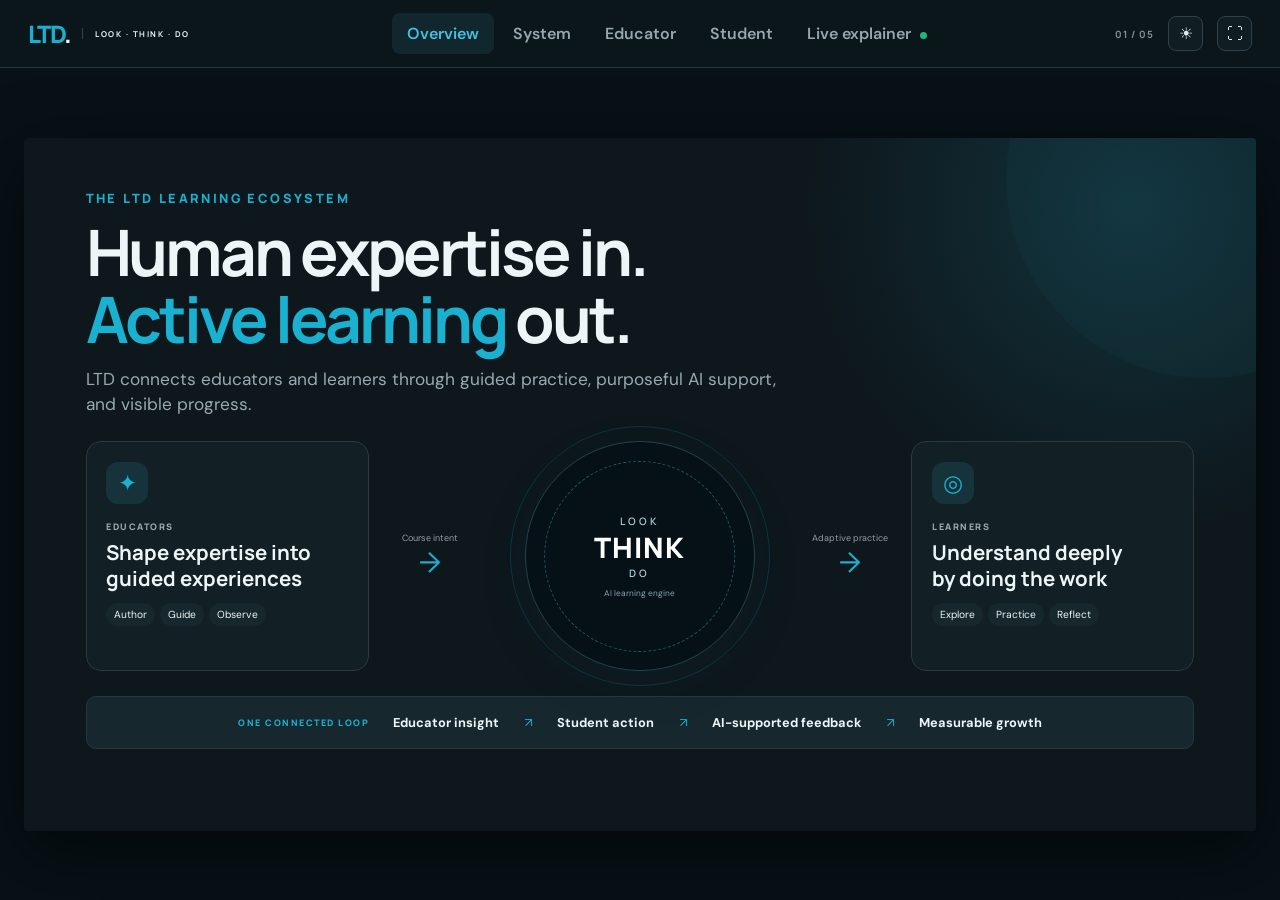
==== index.html @ f2fe5978 "feat: add dark mode as default theme" ====
<!doctype html>
<html lang="en" data-theme="dark">
<head>
  <meta charset="UTF-8" />
  <meta name="viewport" content="width=device-width, initial-scale=1.0" />
  <title>LTD — Look. Think. Do.</title>
  <link rel="preconnect" href="https://fonts.googleapis.com">
  <link rel="preconnect" href="https://fonts.gstatic.com" crossorigin>
  <link href="https://fonts.googleapis.com/css2?family=DM+Sans:wght@400;500;600;700&family=Manrope:wght@500;600;700;800&display=swap" rel="stylesheet">
  <link rel="stylesheet" href="styles.css" />
  <link rel="stylesheet" href="refine.css" />
  <link rel="stylesheet" href="theme.css" />
</head>
<body>
  <header class="topbar">
    <a class="brand" href="#" aria-label="LTD home"><span class="brand-mark">LTD<span>.</span></span><span class="brand-tag">LOOK · THINK · DO</span></a>
    <nav class="view-tabs" aria-label="Presentation views">
      <button data-view="overview" class="active">Overview</button>
      <button data-view="architecture">System</button>
      <button data-view="educator">Educator</button>
      <button data-view="student">Student</button>
      <button data-view="explainer">Live explainer <span class="live-dot"></span></button>
    </nav>
    <div class="header-actions"><span class="slide-count">01 / 05</span><button id="themeToggle" class="icon-btn theme-toggle" title="Switch to light mode" aria-label="Switch to light mode">☀</button><button id="fullscreen" class="icon-btn" title="Full screen">⛶</button></div>
  </header>

  <main>
    <section class="view active" id="overview">
      <article class="slide overview-slide">
        <div class="slide-kicker">THE LTD LEARNING ECOSYSTEM</div>
        <h1>Human expertise in.<br><em>Active learning</em> out.</h1>
        <p class="lead">LTD connects educators and learners through guided practice, purposeful AI support, and visible progress.</p>
        <div class="ecosystem">
          <div class="persona teacher-persona">
            <div class="persona-icon">✦</div><span class="eyebrow">EDUCATORS</span><h3>Shape expertise into<br>guided experiences</h3>
            <div class="chips"><span>Author</span><span>Guide</span><span>Observe</span></div>
          </div>
          <div class="flow-arrow"><span>Course intent</span><b>→</b></div>
          <div class="engine-core"><div class="orbit orbit-a"></div><div class="orbit orbit-b"></div><span>LOOK</span><strong>THINK</strong><span>DO</span><small>AI learning engine</small></div>
          <div class="flow-arrow"><span>Adaptive practice</span><b>→</b></div>
          <div class="persona student-persona">
            <div class="persona-icon">◎</div><span class="eyebrow">LEARNERS</span><h3>Understand deeply<br>by doing the work</h3>
            <div class="chips"><span>Explore</span><span>Practice</span><span>Reflect</span></div>
          </div>
        </div>
        <div class="outcome-strip"><span>ONE CONNECTED LOOP</span><b>Educator insight</b><i>↗</i><b>Student action</b><i>↗</i><b>AI-supported feedback</b><i>↗</i><b>Measurable growth</b></div>
      </article>
    </section>

    <section class="view" id="architecture">
      <article class="slide architecture-slide">
        <div class="slide-head"><div><div class="slide-kicker">LTD SYSTEM OVERVIEW</div><h2>The engine behind every learning moment.</h2></div><p>One platform coordinates curriculum, AI, practice, feedback, and classroom insight.</p></div>
        <div class="investor-system">
          <div class="system-personas"><div><span>EDUCATOR</span><b>Creates the learning journey</b><small>Goals · content · activities · guidance</small></div><i>↔</i><div><span>LEARNER</span><b>Builds understanding by doing</b><small>Read · discuss · code · reflect</small></div></div>
          <div class="ltd-spine"><span>THE LTD LEARNING ENGINE</span><b>One continuous loop from educator intent to learner evidence.</b><div class="signal-flow"><i></i><em>plan</em><i></i><em>learn</em><i></i><em>respond</em><i></i><em>improve</em><i></i></div></div>
          <div class="tech-stack" aria-label="Current LTD technology stack">
            <button class="tech-card" data-tech="react"><span class="tech-icon">R</span><b>React + TypeScript</b><small>The experience layer</small></button><button class="tech-card" data-tech="fastapi"><span class="tech-icon">F</span><b>FastAPI + Python</b><small>The platform brain</small></button><button class="tech-card" data-tech="postgres"><span class="tech-icon">P</span><b>PostgreSQL</b><small>Learning memory</small></button><button class="tech-card featured" data-tech="ai"><span class="tech-icon">✦</span><b>AI providers</b><small>Adaptive intelligence</small></button><button class="tech-card featured" data-tech="cloudinary"><span class="tech-icon">C</span><b>Cloudinary</b><small>Learning media</small></button><button class="tech-card" data-tech="compute"><span class="tech-icon">›_</span><b>Pyodide + Jupyter</b><small>Live computation</small></button><button class="tech-card" data-tech="collab"><span class="tech-icon">∞</span><b>Yjs + WebSockets</b><small>Live collaboration</small></button>
          </div>
          <div id="techTooltip" class="tech-tooltip" role="tooltip"><div class="tooltip-top"><span></span><small>HOW LTD USES IT</small></div><h3></h3><p></p><div class="tooltip-example"></div></div>
        </div>
        <div class="arch-note"><b>Hover over a technology to open the engine.</b><span>Each component has a clear job in delivering active, observable learning at scale.</span></div>
      </article>
    </section>

    <section class="view" id="educator">
      <article class="slide journey-slide educator-slide">
        <div class="slide-head"><div><div class="slide-kicker">LTD IN PRACTICE · EDUCATOR</div><h2>From expertise to an active-learning journey.</h2></div><p>Author once, guide every learner, and see where support matters.</p></div>
        <div class="journey-line">
          <div class="journey-step active"><span>01</span><div class="step-icon">＋</div><h3>Create a course</h3><p>Set the topic, audience, and learning intent.</p><small>COURSE MANAGER</small></div>
          <div class="journey-arrow">→</div>
          <div class="journey-step"><span>02</span><div class="step-icon">▤</div><h3>Design modules</h3><p>Combine readings, media, HTML, code, and notebooks.</p><small>FLEXIBLE ITEMS</small></div>
          <div class="journey-arrow">→</div>
          <div class="journey-step"><span>03</span><div class="step-icon">✦</div><h3>Guide with AI</h3><p>Define goals and let LTD help shape purposeful practice.</p><small>AI ORCHESTRATOR</small></div>
          <div class="journey-arrow">→</div>
          <div class="journey-step"><span>04</span><div class="step-icon">↗</div><h3>Publish & observe</h3><p>Review engagement, progress, code, and reflections.</p><small>LEARNING INSIGHT</small></div>
        </div>
        <div class="feature-ribbon"><b>What educators control</b><span>Learning goals</span><span>Bloom level</span><span>Content sequence</span><span>AI availability</span><span>Checks for understanding</span><span>Feedback</span></div>
      </article>
    </section>

    <section class="view" id="student">
      <article class="slide journey-slide student-slide">
        <div class="slide-head"><div><div class="slide-kicker">LTD IN PRACTICE · STUDENT</div><h2>Learning that asks students to think and do.</h2></div><p>A guided experience where AI supports effort instead of replacing it.</p></div>
        <div class="student-loop">
          <div class="loop-center"><div class="pulse"></div><b>GROW</b><small>understanding<br>with every cycle</small></div>
          <div class="loop-card look"><span>01 · LOOK</span><h3>Engage attentively</h3><p>Read, watch, inspect examples, and explore interactive content.</p><div>Text · Video · HTML</div></div>
          <div class="loop-card think"><span>02 · THINK</span><h3>Make meaning</h3><p>Answer checks, explain reasoning, and ask the AI tutor for help.</p><div>Questions · AI dialogue</div></div>
          <div class="loop-card do"><span>03 · DO</span><h3>Apply & reflect</h3><p>Write code, use notebooks, submit work, and reflect on learning.</p><div>Code · Notebook · Reflection</div></div>
          <svg class="loop-arrows" viewBox="0 0 1000 390" aria-hidden="true"><path d="M295 85 C430 10 570 10 705 85"/><path d="M800 155 C850 235 805 315 710 340"/><path d="M290 340 C185 300 155 210 205 145"/></svg>
        </div>
        <div class="agency-note"><span class="shield">✓</span><div><b>Built-in productive friction</b><small>Comprehension checks, staged prompts, and reflection keep the learner—not the chatbot—at the center.</small></div><div class="progress-pill"><i></i> Progress becomes visible</div></div>
      </article>
    </section>

    <section class="view explainer-view" id="explainer">
      <div class="demo-shell">
        <aside class="demo-sidebar">
          <div class="demo-logo">LTD<span>.</span></div>
          <div class="workspace-label">DEMO WORKSPACE</div>
          <button class="side-link active">⌂ <span>Home</span></button><button class="side-link">▤ <span>My courses</span></button><button class="side-link">◴ <span>Recent chats</span></button>
          <div class="workspace-label">WALKTHROUGH</div>
          <div id="stepList" class="step-list"></div>
          <div class="demo-user"><div>TT</div><span><b>Taiwo Togun</b><small>Academy workspace</small></span></div>
        </aside>
        <div class="demo-main">
          <div class="demo-toolbar">
            <div class="role-tabs"><button data-role="teacher" class="active">Educator side</button><button data-role="student">Student side</button></div>
            <div class="playback"><button id="restart" title="Restart">↺</button><button id="prev" title="Previous">‹</button><button id="playPause" class="play">Ⅱ <span>Pause</span></button><button id="next" title="Next">›</button><select id="speed" aria-label="Playback speed"><option value="1">1×</option><option value="1.5">1.5×</option><option value=".65">0.65×</option></select></div>
          </div>
          <div class="progress-track"><i id="demoProgress"></i></div>
          <div class="stage-wrap"><div id="annotation" class="annotation"><span>01</span><div><b></b><p></p></div></div><div id="demoStage" class="demo-stage"></div><div id="cursor" class="fake-cursor">➤</div></div>
        </div>
      </div>
    </section>
  </main>
  <script src="app.js"></script>
</body>
</html>
---- styles.css ----
:root{--teal:#0089ad;--teal2:#00a6c8;--navy:#102837;--ink:#172126;--muted:#65757d;--line:#dce5e7;--paper:#f5f7f6;--white:#fff;--lime:#dff66c;--coral:#f3a07f}*{box-sizing:border-box}html,body{margin:0;min-height:100%;font-family:'DM Sans',sans-serif;color:var(--ink);background:#e9eeee}button{font:inherit}.topbar{height:68px;background:#fff;border-bottom:1px solid var(--line);display:flex;align-items:center;padding:0 28px;gap:32px;position:sticky;top:0;z-index:20}.brand{display:flex;align-items:center;gap:12px;text-decoration:none;color:var(--ink);min-width:190px}.brand-mark{font:800 24px Manrope;color:var(--teal);letter-spacing:-2px}.brand-mark span,.demo-logo span{color:#172126}.brand-tag{font:700 8px Manrope;letter-spacing:1.5px;border-left:1px solid #ccd8da;padding-left:12px}.view-tabs{display:flex;gap:4px;margin:auto}.view-tabs button,.role-tabs button{border:0;background:transparent;padding:10px 15px;border-radius:8px;color:#69787e;font-weight:600;cursor:pointer}.view-tabs button:hover,.view-tabs button.active{background:#edf5f6;color:var(--teal)}.live-dot{width:7px;height:7px;background:#24b47e;border-radius:50%;display:inline-block;margin-left:5px}.header-actions{min-width:130px;display:flex;justify-content:flex-end;align-items:center;gap:14px}.slide-count{font:700 10px Manrope;letter-spacing:1px;color:#809096}.icon-btn{border:1px solid var(--line);background:#fff;border-radius:8px;width:35px;height:35px;cursor:pointer}.view{display:none;padding:24px;min-height:calc(100vh - 68px);align-items:center;justify-content:center}.view.active{display:flex}.slide{position:relative;width:min(100%,1400px);aspect-ratio:16/9;background:var(--paper);overflow:hidden;border-radius:4px;box-shadow:0 20px 60px #17303a1c;padding:4.2% 5%;isolation:isolate}.slide:after{content:"";position:absolute;width:400px;height:400px;border-radius:50%;background:#c4edf326;right:-150px;top:-160px;z-index:-1}.slide-kicker{font:800 clamp(9px,1vw,13px) Manrope;letter-spacing:2.4px;color:var(--teal);margin-bottom:1.1%}.slide h1{font:700 clamp(32px,5vw,72px)/1.04 Manrope;letter-spacing:-3.2px;margin:0;max-width:900px}.slide h1 em{font-style:normal;color:var(--teal)}.lead{font-size:clamp(12px,1.35vw,20px);color:var(--muted);max-width:690px;margin:1.3% 0 2.2%;line-height:1.45}.ecosystem{display:grid;grid-template-columns:1fr .34fr 1.05fr .34fr 1fr;align-items:center;gap:1.2%;height:39%}.persona{background:#fff;border:1px solid var(--line);border-radius:15px;padding:7%;height:100%;box-shadow:0 10px 30px #15303a0b}.persona-icon{width:42px;height:42px;border-radius:12px;display:grid;place-items:center;background:#e5f5f7;color:var(--teal);font-size:23px;margin-bottom:10px}.persona .eyebrow{font:800 9px Manrope;letter-spacing:1.5px;color:var(--muted)}.persona h3{font:700 clamp(13px,1.6vw,23px)/1.25 Manrope;margin:5px 0 12px}.chips{display:flex;gap:5px;flex-wrap:wrap}.chips span{font-size:clamp(7px,.8vw,11px);background:#eff4f4;border-radius:20px;padding:5px 8px}.flow-arrow{text-align:center;color:#91a1a6;font-size:clamp(7px,.7vw,10px)}.flow-arrow b{display:block;font-size:2.2vw;color:var(--teal);font-weight:400}.engine-core{height:100%;background:var(--navy);color:#fff;border-radius:50%;aspect-ratio:1;justify-self:center;display:flex;flex-direction:column;justify-content:center;align-items:center;position:relative;box-shadow:0 15px 40px #10283740}.engine-core span{font:600 clamp(8px,.8vw,12px) Manrope;letter-spacing:3px;color:#a8cbd4}.engine-core strong{font:800 clamp(17px,2.2vw,32px) Manrope;letter-spacing:1px}.engine-core small{font-size:clamp(6px,.65vw,9px);margin-top:8px;color:#87a7b0}.orbit{position:absolute;border:1px solid #50b9ce66;border-radius:50%}.orbit-a{inset:8%;transform:rotate(35deg);border-style:dashed}.orbit-b{inset:-7%;border-color:#0aa8c233}.outcome-strip{height:9%;margin-top:2.2%;background:#e6eff0;border-radius:10px;display:flex;align-items:center;justify-content:center;gap:2.3%;padding:0 2%;font-size:clamp(8px,1vw,14px)}.outcome-strip>span{font:800 clamp(6px,.7vw,10px) Manrope;letter-spacing:1.5px;color:var(--teal)}.outcome-strip i{color:var(--teal)}.slide-head{display:flex;justify-content:space-between;align-items:end;border-bottom:1px solid var(--line);padding-bottom:1.8%;margin-bottom:2.2%}.slide-head h2{font:700 clamp(24px,3.1vw,46px)/1.06 Manrope;letter-spacing:-2px;margin:0}.slide-head>p{max-width:330px;font-size:clamp(9px,1.05vw,15px);color:var(--muted);line-height:1.5;margin:0}.arch-map{display:grid;grid-template-columns:1fr .32fr 2.1fr .32fr 1.25fr;gap:1%;height:55%;align-items:center}.arch-column{height:100%;display:flex;flex-direction:column;gap:7%;justify-content:center}.col-label{font:800 clamp(6px,.65vw,9px) Manrope;letter-spacing:1.5px;color:#87979c}.arch-card{background:#fff;border:1px solid var(--line);border-radius:9px;padding:9% 8%;display:flex;flex-direction:column;gap:5px;box-shadow:0 7px 20px #17303a0a}.arch-card b,.platform-box b{font:700 clamp(9px,1.05vw,15px) Manrope}.arch-card small,.platform-box small{font-size:clamp(7px,.75vw,11px);color:var(--muted)}.actors .arch-card:first-of-type{border-left:4px solid var(--teal)}.actors .arch-card:last-child{border-left:4px solid #5a7784}.arch-connector{text-align:center;color:#8da0a5;font-size:clamp(6px,.65vw,9px)}.arch-connector i{display:block;height:1px;background:var(--teal);position:relative}.arch-connector i:first-child:after{content:"›";position:absolute;right:-1px;top:-9px;color:var(--teal);font-size:18px}.platform-box{height:100%;background:#fff;border:2px solid #a9d7df;border-radius:13px;padding:4%;display:flex;flex-direction:column;gap:4%;box-shadow:0 12px 35px #0089ad12}.platform-top{background:var(--navy);color:#fff;border-radius:8px;padding:4%;flex:1}.platform-top small{color:#b7ced4;display:block;margin-top:4px}.service-grid{display:grid;grid-template-columns:1fr 1fr;gap:5%;flex:3}.service-grid>div{background:#eef5f5;border-radius:7px;padding:7%;display:flex;flex-direction:column;gap:4px}.platform-base{display:flex;gap:4%;justify-content:center;background:#dcebed;border-radius:6px;padding:2.5%;font-size:clamp(6px,.7vw,10px);font-weight:600}.mini-row{display:grid;grid-template-columns:1fr 1fr;gap:5%}.mini-row .arch-card{padding:12%}.ai-card{border-color:#9dd9e3;background:#eaf8fa}.arch-note{margin-top:2%;display:flex;gap:2%;align-items:center;background:#102837;color:#fff;border-radius:9px;padding:1.3% 2%;font-size:clamp(8px,.9vw,13px)}.arch-note span{color:#b7c8cd}.journey-line{display:grid;grid-template-columns:1fr .12fr 1fr .12fr 1fr .12fr 1fr;align-items:center;height:52%;gap:1%}.journey-step{height:100%;background:#fff;border:1px solid var(--line);border-radius:12px;padding:9%;position:relative;display:flex;flex-direction:column}.journey-step>span{position:absolute;right:8%;top:7%;font:800 clamp(13px,1.8vw,25px) Manrope;color:#dce6e8}.journey-step.active{background:#0f829f;color:#fff;border-color:#0f829f}.journey-step.active>span{color:#50a9bd}.step-icon{width:42px;height:42px;background:#e6f4f6;color:var(--teal);border-radius:10px;display:grid;place-items:center;font-size:21px}.active .step-icon{background:#ffffff20;color:#fff}.journey-step h3{font:700 clamp(12px,1.35vw,20px) Manrope;margin:10% 0 4%}.journey-step p{font-size:clamp(8px,.9vw,13px);color:var(--muted);line-height:1.45;margin:0}.journey-step.active p{color:#d9edf1}.journey-step small{margin-top:auto;font:800 clamp(6px,.62vw,9px) Manrope;letter-spacing:1px;color:var(--teal)}.journey-step.active small{color:#aee5ef}.journey-arrow{color:var(--teal);font-size:2vw;text-align:center}.feature-ribbon{margin-top:2%;background:#e7eeef;border-radius:9px;padding:1.6% 2%;display:flex;align-items:center;gap:2.3%;font-size:clamp(7px,.82vw,12px)}.feature-ribbon b{color:var(--teal);margin-right:auto}.feature-ribbon span:before{content:"✓";color:var(--teal);margin-right:5px}.student-loop{height:53%;position:relative}.loop-center{position:absolute;left:50%;top:52%;transform:translate(-50%,-50%);width:17%;aspect-ratio:1;background:var(--navy);border-radius:50%;color:#fff;display:flex;flex-direction:column;align-items:center;justify-content:center;z-index:2}.loop-center b{font:800 clamp(14px,2vw,28px) Manrope;letter-spacing:2px}.loop-center small{text-align:center;font-size:clamp(6px,.65vw,9px);color:#adc4ca}.pulse{position:absolute;inset:-10%;border:1px solid #75cadd88;border-radius:50%}.loop-card{position:absolute;width:27%;height:54%;background:#fff;border:1px solid var(--line);border-radius:12px;padding:2%;z-index:2}.loop-card>span{font:800 clamp(7px,.7vw,10px) Manrope;letter-spacing:1.3px;color:var(--teal)}.loop-card h3{font:700 clamp(12px,1.3vw,19px) Manrope;margin:4% 0}.loop-card p{font-size:clamp(7px,.8vw,12px);color:var(--muted);line-height:1.4;margin:0}.loop-card div{position:absolute;bottom:10%;font-size:clamp(6px,.7vw,10px);font-weight:700;color:#72858b}.loop-card.look{left:4%;top:3%}.loop-card.think{right:4%;top:3%}.loop-card.do{left:36.5%;bottom:-2%}.loop-arrows{position:absolute;inset:0;width:100%;height:100%;z-index:1;fill:none;stroke:#7ac8d5;stroke-width:2;stroke-dasharray:6 7}.agency-note{margin-top:2%;background:#e7eff0;border-radius:10px;padding:1.2% 2%;display:flex;align-items:center;gap:1.3%}.agency-note .shield{width:32px;height:32px;background:var(--teal);color:#fff;border-radius:50%;display:grid;place-items:center}.agency-note div{display:flex;flex-direction:column}.agency-note small{font-size:clamp(7px,.75vw,11px);color:var(--muted)}.progress-pill{margin-left:auto!important;flex-direction:row!important;align-items:center;gap:7px;background:#fff;padding:8px 12px;border-radius:30px;font-size:clamp(7px,.75vw,11px);font-weight:700}.progress-pill i{width:8px;height:8px;background:#39b980;border-radius:50%}.explainer-view{padding:0}.demo-shell{width:100%;height:calc(100vh - 68px);min-height:650px;background:#f1f4f4;display:flex}.demo-sidebar{width:235px;background:#fbfcfc;border-right:1px solid var(--line);padding:24px 16px 14px;display:flex;flex-direction:column}.demo-logo{font:800 26px Manrope;color:var(--teal);margin:0 12px 25px}.workspace-label{font:800 9px Manrope;letter-spacing:1.5px;color:#9aabad;margin:17px 12px 8px}.side-link{border:0;background:transparent;text-align:left;padding:10px 12px;border-radius:7px;color:#63747a;cursor:pointer;display:flex;gap:11px}.side-link.active{background:#e6f2f4;color:var(--teal);font-weight:700}.step-list{display:flex;flex-direction:column;gap:3px}.step-list button{border:0;background:transparent;text-align:left;padding:8px 10px;border-radius:7px;color:#849398;font-size:11px;display:flex;align-items:center;gap:8px;cursor:pointer}.step-list button span{border:1px solid #cbd8da;width:20px;height:20px;border-radius:50%;display:grid;place-items:center;font-size:8px}.step-list button.active{background:#edf5f6;color:#176f85;font-weight:700}.step-list button.done span{background:var(--teal);border-color:var(--teal);color:#fff}.demo-user{margin-top:auto;border-top:1px solid var(--line);padding:15px 6px 0;display:flex;align-items:center;gap:9px}.demo-user>div{width:31px;height:31px;border-radius:50%;background:#15313d;color:#fff;display:grid;place-items:center;font-size:10px}.demo-user span{display:flex;flex-direction:column;font-size:10px}.demo-user small{color:#98a5aa}.demo-main{flex:1;min-width:0}.demo-toolbar{height:62px;background:#fff;border-bottom:1px solid var(--line);display:flex;align-items:center;justify-content:space-between;padding:0 25px}.role-tabs{background:#eef2f2;border-radius:9px;padding:3px}.role-tabs button{padding:8px 14px;font-size:12px}.role-tabs button.active{background:#fff;color:var(--teal);box-shadow:0 2px 8px #17303a12}.playback{display:flex;align-items:center;gap:5px}.playback button,.playback select{height:32px;border:1px solid var(--line);background:#fff;border-radius:7px;color:#53656b;cursor:pointer}.playback button{min-width:32px}.playback .play{background:var(--navy);color:#fff;padding:0 12px}.playback select{padding:0 7px}.progress-track{height:3px;background:#dfe8e9}.progress-track i{display:block;height:100%;width:0;background:var(--teal);transition:width .3s}.stage-wrap{height:calc(100% - 65px);position:relative;padding:70px 5% 4%;overflow:hidden}.demo-stage{height:100%;background:#fff;border:1px solid #dbe4e6;border-radius:11px;box-shadow:0 18px 50px #17303a14;overflow:hidden;position:relative}.annotation{position:absolute;z-index:6;left:5%;top:18px;display:flex;gap:10px;align-items:center;max-width:610px}.annotation>span{width:34px;height:34px;background:var(--teal);color:#fff;border-radius:50%;display:grid;place-items:center;font:700 11px Manrope;box-shadow:0 6px 15px #0089ad40}.annotation b{font:700 15px Manrope}.annotation p{font-size:11px;color:#6c7d83;margin:2px 0}.fake-cursor{position:absolute;z-index:10;font-size:23px;color:#142a34;text-shadow:0 2px 2px #fff;transform:rotate(-18deg);transition:left .7s cubic-bezier(.2,.8,.2,1),top .7s cubic-bezier(.2,.8,.2,1);pointer-events:none}.app-screen{height:100%;display:flex;flex-direction:column;background:#f7f9f8}.app-nav{height:52px;background:#fff;border-bottom:1px solid var(--line);display:flex;align-items:center;padding:0 20px;gap:12px}.app-nav b{font:700 15px Manrope}.app-nav span{font-size:10px;color:#8b999e}.avatar{margin-left:auto;width:29px;height:29px;border-radius:50%;background:#17313c;color:#fff;display:grid!important;place-items:center;color:#fff!important}.screen-body{padding:24px 4%;height:calc(100% - 52px);overflow:hidden}.screen-title{font:700 25px Manrope;margin:0 0 3px}.screen-sub{font-size:11px;color:#7d8c91}.course-grid{margin-top:20px;display:grid;grid-template-columns:repeat(3,1fr);gap:14px}.course-card{background:#fff;border:1px solid var(--line);border-radius:9px;padding:16px;min-height:105px;position:relative}.course-card.highlight{border:2px solid var(--teal);box-shadow:0 5px 18px #0089ad18}.course-card .tag{font-size:8px;font-weight:700;color:var(--teal);letter-spacing:1px}.course-card h4{margin:7px 0;font:700 13px Manrope}.course-card p{font-size:9px;color:#87959a}.primary-btn{border:0;background:var(--teal);color:#fff;border-radius:7px;padding:8px 12px;font-size:10px;font-weight:700}.course-card .primary-btn{position:absolute;bottom:12px;right:12px}.author-layout{display:grid;grid-template-columns:180px 1fr 230px;height:100%}.author-toc{border-right:1px solid var(--line);padding:15px;background:#fafcfc}.author-toc b{font-size:11px}.toc-item{margin-top:9px;padding:8px;border-radius:6px;font-size:9px;color:#6c7d82}.toc-item.active{background:#e4f3f5;color:var(--teal);font-weight:700}.author-canvas{padding:20px;overflow:hidden}.field-label{font-size:8px;font-weight:700;color:#77888d;letter-spacing:1px}.fake-input{margin:5px 0 12px;background:#fff;border:1px solid var(--line);border-radius:6px;padding:9px;font-size:10px}.item-row{display:flex;gap:6px;margin-top:10px;flex-wrap:wrap}.item-chip{border:1px solid var(--line);background:#fff;border-radius:6px;padding:7px 9px;font-size:9px}.item-chip.active{border-color:var(--teal);color:var(--teal);background:#eef9fa}.preview-panel{border-left:1px solid var(--line);padding:16px;background:#fff}.preview-panel h4{font-size:11px;margin:0 0 12px}.phone-preview{border:1px solid #d7e0e2;border-radius:10px;padding:12px;height:75%;background:#f8faf9}.phone-preview b{font-size:10px}.phone-preview p{font-size:8px;color:#6f8086;line-height:1.5}.student-screen{display:grid;grid-template-columns:195px 1fr 290px;height:100%}.student-toc{background:#fbfcfc;border-right:1px solid var(--line);padding:18px}.student-content{padding:24px;overflow:hidden}.student-chat{border-left:1px solid var(--line);background:#fff;display:flex;flex-direction:column}.student-chat header{padding:15px;border-bottom:1px solid var(--line);font-size:11px;font-weight:700}.chat-body{padding:14px;display:flex;flex-direction:column;gap:9px;flex:1}.bubble{font-size:9px;line-height:1.5;padding:9px 10px;border-radius:8px;max-width:88%}.bubble.ai{background:#edf3f4}.bubble.me{background:#e1f4f7;align-self:flex-end}.chat-input{margin:12px;border:1px solid #ccd9dc;border-radius:7px;padding:9px;color:#9aa8ac;font-size:9px}.content-card{background:#fff;border:1px solid var(--line);border-radius:8px;padding:14px;margin-top:10px}.content-card h4{margin:0 0 7px;font-size:12px}.content-card p{font-size:9px;color:#607177;line-height:1.55}.interactive-sim{background:#f5f8f8;border:1px solid #d9e4e6;border-radius:7px;margin-top:8px;padding:12px}.sim-question{font-size:10px;font-weight:700;margin-bottom:9px}.sim-options{display:grid;grid-template-columns:1fr 1fr;gap:7px}.sim-options button{background:#fff;border:1px solid #d6e1e3;border-radius:6px;padding:8px;text-align:left;font-size:8px;cursor:pointer}.sim-options button.selected{border-color:var(--teal);background:#e6f6f8;color:#08758e}.code-box{background:#142a34;color:#d5e8ec;padding:12px;border-radius:7px;font:9px/1.6 Consolas;margin-top:8px}.reflection{border:1px solid #d4e1e3;background:#fff;border-radius:7px;padding:10px;font-size:9px;color:#728388;min-height:58px}.toast{position:absolute;right:20px;bottom:20px;background:#17313c;color:#fff;padding:10px 14px;border-radius:7px;font-size:9px;box-shadow:0 8px 25px #17313c40}.spotlight{box-shadow:0 0 0 4px #13a5c72c!important;border-color:var(--teal)!important;transition:.3s}@media(max-width:900px){.brand-tag,.slide-count{display:none}.topbar{padding:0 10px;gap:8px}.brand{min-width:auto}.view-tabs button{font-size:0;padding:9px}.view-tabs button:before{content:attr(data-view);font-size:9px}.slide{width:100%;padding:4%}.demo-sidebar{width:180px}.demo-shell{min-height:560px}.student-screen{grid-template-columns:145px 1fr 220px}}@media print{.topbar{display:none}.view{display:flex!important;padding:0;min-height:100vh;page-break-after:always}.view.explainer-view{display:none!important}.slide{width:100vw;height:56.25vw;max-height:100vh;max-width:177.78vh;box-shadow:none}@page{size:landscape;margin:0}}
---- refine.css ----
.investor-system{height:55%;display:grid;grid-template-columns:1.05fr 1.2fr;grid-template-rows:.63fr 1.5fr;gap:5%;position:relative}.system-personas{display:flex;align-items:center;gap:5%}.system-personas>div{flex:1;background:#fff;border:1px solid var(--line);border-radius:10px;padding:6%;display:flex;flex-direction:column;gap:3px;height:100%;justify-content:center}.system-personas span{font:800 clamp(6px,.65vw,9px) Manrope;letter-spacing:1.3px;color:var(--teal)}.system-personas b{font:700 clamp(9px,1vw,14px) Manrope}.system-personas small{font-size:clamp(6px,.65vw,9px);color:var(--muted)}.system-personas>i{color:var(--teal);font-style:normal}.ltd-spine{background:var(--navy);color:#fff;border-radius:11px;padding:4% 5%;position:relative}.ltd-spine>span{font:800 clamp(6px,.65vw,9px) Manrope;letter-spacing:1.5px;color:#67c6d8}.ltd-spine>b{display:block;font:700 clamp(10px,1.15vw,16px) Manrope;margin-top:3px}.signal-flow{display:flex;align-items:center;position:absolute;left:5%;right:5%;bottom:15%;gap:5px}.signal-flow i{height:1px;background:#3baec4;flex:1}.signal-flow em{font-style:normal;font-size:clamp(5px,.55vw,8px);color:#9bb7be}.tech-stack{grid-column:1/3;display:grid;grid-template-columns:repeat(7,1fr);gap:1.1%;align-items:stretch}.tech-card{border:1px solid var(--line);background:#fff;border-radius:10px;padding:10% 7%;display:flex;flex-direction:column;align-items:flex-start;text-align:left;gap:4px;cursor:help;transition:.22s;position:relative;color:var(--ink)}.tech-card:hover,.tech-card:focus{transform:translateY(-6px);border-color:#64bfd0;box-shadow:0 12px 28px #0089ad22;outline:none}.tech-card.featured{background:#ecf8f9;border-color:#a9dce4}.tech-icon{width:34px;height:34px;border-radius:9px;background:#e8f3f4;color:var(--teal);display:grid;place-items:center;font:800 12px Manrope;margin-bottom:auto}.featured .tech-icon{background:var(--teal);color:#fff}.tech-card b{font:700 clamp(8px,.86vw,12px) Manrope}.tech-card small{font-size:clamp(6px,.65vw,9px);color:var(--muted)}.tech-tooltip{position:fixed;width:330px;background:#fff;border:1px solid #cfe0e3;border-radius:12px;padding:17px;box-shadow:0 20px 50px #10283730;z-index:50;opacity:0;visibility:hidden;transform:translateY(6px);transition:.18s;pointer-events:none}.tech-tooltip.show{opacity:1;visibility:visible;transform:translateY(0)}.tooltip-top{display:flex;align-items:center;justify-content:space-between}.tooltip-top>span{width:31px;height:31px;border-radius:8px;background:#e7f5f7;color:var(--teal);display:grid;place-items:center;font-weight:800}.tooltip-top small{font:800 8px Manrope;letter-spacing:1.3px;color:#8a999e}.tech-tooltip h3{font:700 16px Manrope;margin:11px 0 5px}.tech-tooltip p{font-size:12px;line-height:1.5;color:#5f7076;margin:0}.tooltip-example{margin-top:11px;background:#edf5f6;border-left:3px solid var(--teal);padding:9px 10px;font-size:10px;line-height:1.4;color:#3c555e}
.student-screen{grid-template-columns:180px minmax(300px,45%) 1fr}.student-chat{grid-column:2;margin:8px;border:1px solid var(--line);border-radius:8px;box-shadow:0 2px 6px #1028370b;overflow:hidden}.student-content{grid-column:3;grid-row:1;padding:18px;background:#f7f9f8}.student-chat header{display:flex;justify-content:space-between;align-items:center}.student-chat header small{font-weight:400;color:#839297}.chat-body{overflow:hidden}.bubble{position:relative}.bubble.ai{border:1px solid #dbe7e8;border-radius:14px 14px 14px 4px}.bubble.me{border:1px solid #c4e4e9;border-radius:14px 14px 4px 14px}.bubble:before{display:block;font-size:7px;font-weight:800;letter-spacing:.8px;margin-bottom:3px;color:#6f8187}.bubble.ai:before{content:'LTD AI';color:var(--teal)}.bubble.me:before{content:'YOU'}.thinking{display:flex;gap:4px;padding:10px 12px!important;width:54px}.thinking i{width:5px;height:5px;border-radius:50%;background:#7c949a;animation:thinking 1s infinite}.thinking i:nth-child(2){animation-delay:.15s}.thinking i:nth-child(3){animation-delay:.3s}@keyframes thinking{0%,60%,100%{transform:translateY(0);opacity:.4}30%{transform:translateY(-4px);opacity:1}}.typed-caret:after{content:'|';color:var(--teal);animation:blink .7s infinite}@keyframes blink{50%{opacity:0}}.quick-prompts{display:flex;gap:5px;flex-wrap:wrap}.quick-prompts span{font-size:7px;border:1px solid #d5e1e3;border-radius:20px;padding:5px 7px;color:#63767c}.ltd-chat-input{margin:10px;border:1px solid #ccdadd;border-radius:8px;padding:9px;display:flex;align-items:center;gap:7px;font-size:8px;color:#95a2a6}.ltd-chat-input b{margin-left:auto;width:24px;height:24px;background:var(--teal);color:#fff;border-radius:6px;display:grid;place-items:center}.module-topbar{height:40px;background:#fff;border-bottom:1px solid var(--line);display:flex;align-items:center;padding:0 14px;font-size:9px;color:#6b7d82}.module-topbar b{color:var(--ink);margin:0 auto}.section-controls{display:flex;gap:6px;margin-left:auto}.section-controls span{background:#eef4f4;border-radius:20px;padding:4px 7px}.html-lab{background:#fff;border:1px solid #d7e3e5;border-radius:8px;padding:12px}.html-viz{height:90px;display:flex;align-items:end;gap:9px;padding:12px;background:#f0f7f8;border-radius:6px;margin-top:8px}.html-viz i{width:18%;background:#26a2bd;border-radius:4px 4px 0 0;transition:.3s}.html-viz i:nth-child(1){height:35%}.html-viz i:nth-child(2){height:62%}.html-viz i:nth-child(3){height:86%}.html-viz i:nth-child(4){height:52%}.html-slider{width:100%;accent-color:var(--teal)}
.student-screen{height:calc(100% - 92px)}
---- theme.css ----
html{color-scheme:light;transition:background-color .25s,color .25s}html[data-theme="dark"]{color-scheme:dark;--paper:#0d171c;--white:#121e24;--ink:#edf6f7;--muted:#98abb1;--line:#26373d;--navy:#061117;--teal:#1ab0d0;background:#071116}html[data-theme="dark"] body{background:#071116;color:var(--ink)}html[data-theme="dark"] .topbar{background:#0b161b;border-color:var(--line)}html[data-theme="dark"] .brand{color:var(--ink)}html[data-theme="dark"] .brand-mark span,html[data-theme="dark"] .demo-logo span{color:#edf6f7}html[data-theme="dark"] .brand-tag{border-color:#304249}html[data-theme="dark"] .view-tabs button{color:#94a8ae}html[data-theme="dark"] .view-tabs button:hover,html[data-theme="dark"] .view-tabs button.active{background:#12262d;color:#42c2dc}html[data-theme="dark"] .icon-btn{background:#101e24;border-color:#304249;color:#dcebed}html[data-theme="dark"] .slide{background:radial-gradient(circle at 90% 10%,#13323b 0,transparent 26%),#0d171c;box-shadow:0 22px 70px #0008}html[data-theme="dark"] .slide:after{background:#1bb1ce0a}html[data-theme="dark"] .persona,html[data-theme="dark"] .journey-step,html[data-theme="dark"] .arch-card,html[data-theme="dark"] .platform-box,html[data-theme="dark"] .system-personas>div,html[data-theme="dark"] .tech-card,html[data-theme="dark"] .loop-card{background:#121f25;border-color:#293a40;box-shadow:none}html[data-theme="dark"] .persona-icon,html[data-theme="dark"] .step-icon,html[data-theme="dark"] .tech-icon{background:#16323a}html[data-theme="dark"] .chips span,html[data-theme="dark"] .outcome-strip,html[data-theme="dark"] .feature-ribbon,html[data-theme="dark"] .agency-note{background:#16272d}html[data-theme="dark"] .engine-core,html[data-theme="dark"] .arch-note,html[data-theme="dark"] .ltd-spine,html[data-theme="dark"] .loop-center{background:#061117;border:1px solid #25414b}html[data-theme="dark"] .journey-step.active{background:#087a98;border-color:#18a8c8}html[data-theme="dark"] .journey-step.active p{color:#d9eef2}html[data-theme="dark"] .progress-pill{background:#0e1b21}html[data-theme="dark"] .tech-card.featured{background:#102a32;border-color:#216b7b}html[data-theme="dark"] .tech-tooltip{background:#132127;border-color:#31505a;box-shadow:0 20px 60px #000b}html[data-theme="dark"] .tooltip-example{background:#0b1a20;color:#bcd0d5}html[data-theme="dark"] .demo-shell{background:#071116}html[data-theme="dark"] .demo-sidebar,html[data-theme="dark"] .demo-toolbar{background:#0b161b;border-color:#24363c}html[data-theme="dark"] .side-link{color:#90a4aa}html[data-theme="dark"] .side-link.active,html[data-theme="dark"] .step-list button.active{background:#133039;color:#45c2dc}html[data-theme="dark"] .step-list button{color:#7f949a}html[data-theme="dark"] .role-tabs{background:#101f25}html[data-theme="dark"] .role-tabs button.active{background:#1a3038;color:#44c5df}html[data-theme="dark"] .playback button,html[data-theme="dark"] .playback select{background:#101f25;border-color:#30434a;color:#c5d6da}html[data-theme="dark"] .playback .play{background:#168aa5;color:#fff}html[data-theme="dark"] .progress-track{background:#1b2b31}html[data-theme="dark"] .demo-stage,html[data-theme="dark"] .app-screen{background:#0b151a;border-color:#293b42}html[data-theme="dark"] .app-nav,html[data-theme="dark"] .module-topbar{background:#101c22;border-color:#293b42}html[data-theme="dark"] .screen-body,html[data-theme="dark"] .student-content{background:#0b151a}html[data-theme="dark"] .course-card,html[data-theme="dark"] .content-card,html[data-theme="dark"] .preview-panel,html[data-theme="dark"] .fake-input,html[data-theme="dark"] .item-chip,html[data-theme="dark"] .student-chat,html[data-theme="dark"] .html-lab{background:#111f25;border-color:#2b3d44}html[data-theme="dark"] .course-card.highlight,html[data-theme="dark"] .target.spotlight{border-color:#19afcf!important;box-shadow:0 0 0 4px #19afcf22!important}html[data-theme="dark"] .author-toc,html[data-theme="dark"] .student-toc{background:#0d191f;border-color:#293b42}html[data-theme="dark"] .toc-item.active{background:#143039;color:#42bfd8}html[data-theme="dark"] .phone-preview,html[data-theme="dark"] .interactive-sim,html[data-theme="dark"] .html-viz{background:#0c181e;border-color:#2b3d44}html[data-theme="dark"] .sim-options button{background:#15252b;border-color:#344950;color:#dcebed}html[data-theme="dark"] .sim-options button.selected{background:#123841;border-color:#22b1cf;color:#5ad3ea}html[data-theme="dark"] .student-chat{background:#101c22}html[data-theme="dark"] .bubble.ai{background:#17282e;border-color:#30444b}html[data-theme="dark"] .bubble.me{background:#123943;border-color:#1d6574}html[data-theme="dark"] .quick-prompts span{border-color:#344950;color:#a8bbc0}html[data-theme="dark"] .ltd-chat-input,html[data-theme="dark"] .reflection{background:#0b161b;border-color:#344950;color:#91a6ac}html[data-theme="dark"] .code-box{background:#030b0f;border:1px solid #243b44}html[data-theme="dark"] .outcome-strip,html[data-theme="dark"] .feature-ribbon,html[data-theme="dark"] .agency-note{border:1px solid #24383f}html[data-theme="dark"] .slide-head{border-color:#293a40}html[data-theme="dark"] .annotation b{color:#edf6f7}html[data-theme="dark"] .annotation p{color:#94a7ad}html[data-theme="dark"] .fake-cursor{color:#73d7ea;text-shadow:0 2px 3px #000}html[data-theme="dark"] .toast{background:#dff66c;color:#172126}html[data-theme="dark"] .workspace-label,html[data-theme="dark"] .col-label{color:#748a91}html[data-theme="dark"] .tech-card:hover,html[data-theme="dark"] .tech-card:focus{box-shadow:0 12px 30px #0008}html[data-theme="dark"] ::selection{background:#16a6c5;color:#fff}
@media print{html[data-theme="dark"]{-webkit-print-color-adjust:exact;print-color-adjust:exact}}
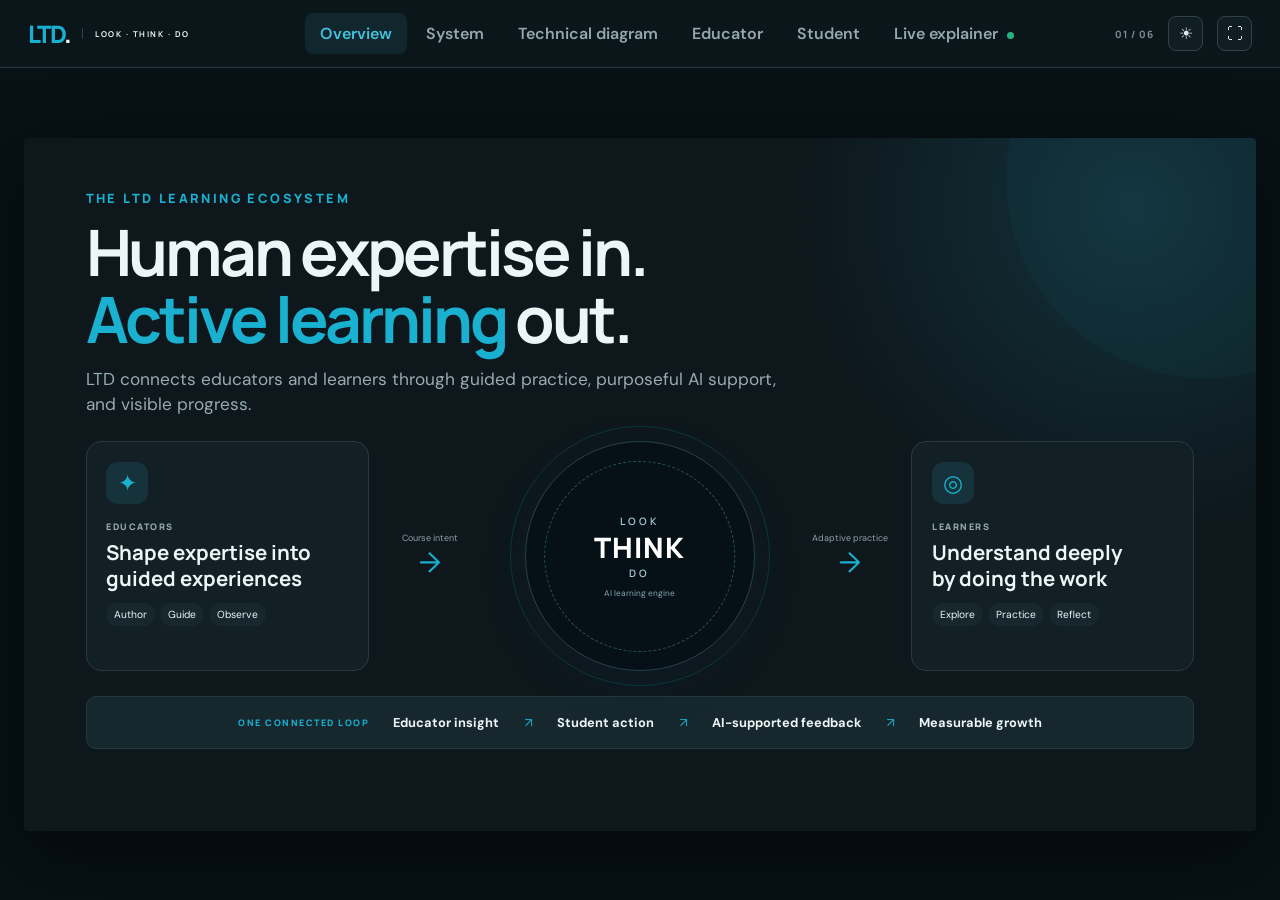
==== commit 0ae42c8e: "feat: add detailed technical architecture diagram" ====
--- a/index.html
+++ b/index.html
@@ -10,6 +10,7 @@
   <link rel="stylesheet" href="styles.css" />
   <link rel="stylesheet" href="refine.css" />
   <link rel="stylesheet" href="theme.css" />
+  <link rel="stylesheet" href="technical.css" />
 </head>
 <body>
   <header class="topbar">
@@ -17,11 +18,12 @@
     <nav class="view-tabs" aria-label="Presentation views">
       <button data-view="overview" class="active">Overview</button>
       <button data-view="architecture">System</button>
+      <button data-view="technical">Technical diagram</button>
       <button data-view="educator">Educator</button>
       <button data-view="student">Student</button>
       <button data-view="explainer">Live explainer <span class="live-dot"></span></button>
     </nav>
-    <div class="header-actions"><span class="slide-count">01 / 05</span><button id="themeToggle" class="icon-btn theme-toggle" title="Switch to light mode" aria-label="Switch to light mode">☀</button><button id="fullscreen" class="icon-btn" title="Full screen">⛶</button></div>
+    <div class="header-actions"><span class="slide-count">01 / 06</span><button id="themeToggle" class="icon-btn theme-toggle" title="Switch to light mode" aria-label="Switch to light mode">☀</button><button id="fullscreen" class="icon-btn" title="Full screen">⛶</button></div>
   </header>
 
   <main>
@@ -59,6 +61,39 @@
           <div id="techTooltip" class="tech-tooltip" role="tooltip"><div class="tooltip-top"><span></span><small>HOW LTD USES IT</small></div><h3></h3><p></p><div class="tooltip-example"></div></div>
         </div>
         <div class="arch-note"><b>Hover over a technology to open the engine.</b><span>Each component has a clear job in delivering active, observable learning at scale.</span></div>
+      </article>
+    </section>
+
+    <section class="view" id="technical">
+      <article class="slide technical-slide">
+        <div class="slide-head technical-head"><div><div class="slide-kicker">LTD TECHNICAL ARCHITECTURE</div><h2>From one learning action to a connected system.</h2></div><div class="diagram-legend"><span><i class="sync"></i>Synchronous</span><span><i class="realtime"></i>Real-time</span><span><i class="external"></i>Managed service</span></div></div>
+        <div class="technical-map">
+          <div class="diagram-zone client-zone">
+            <div class="zone-label"><span>01</span> EXPERIENCE LAYER</div>
+            <div class="zone-body client-body">
+              <div class="diagram-node primary-node"><span class="node-icon">R</span><div><b>React + TypeScript SPA</b><small>TanStack Router & Query · Tailwind · Zustand</small></div></div>
+              <div class="mini-capabilities"><span>Teacher authoring</span><span>Student learning</span><span>Progress review</span></div>
+              <div class="browser-runtime"><b>Browser runtimes</b><span>Pyodide <small>instant Python</small></span><span>Monaco <small>code editor</small></span></div>
+            </div>
+          </div>
+          <div class="vertical-flow"><span>REST / HTTPS</span><i></i><span>JWT identity</span></div>
+          <div class="diagram-zone application-zone">
+            <div class="zone-label"><span>02</span> APPLICATION & LEARNING SERVICES</div>
+            <div class="zone-body app-body">
+              <div class="api-core"><span class="node-icon">F</span><div><b>FastAPI + Python</b><small>One secure application surface</small></div></div>
+              <div class="service-lanes"><div><b>Curriculum</b><small>Courses · modules · items</small></div><div><b>Learning sessions</b><small>Threads · messages · progress</small></div><div><b>AI orchestration</b><small>Tutor · generation · evaluation</small></div><div><b>Identity & access</b><small>Roles · permissions · JWT</small></div></div>
+            </div>
+          </div>
+          <div class="vertical-flow split-flow"><span>SQL</span><i></i><span>Provider APIs</span><i></i><span>Session APIs</span></div>
+          <div class="foundation-grid">
+            <div class="diagram-zone data-zone"><div class="zone-label"><span>03</span> LEARNING MEMORY</div><div class="foundation-node"><span class="node-icon">P</span><div><b>PostgreSQL</b><small>People · curriculum · conversations · evidence</small></div></div></div>
+            <div class="diagram-zone intelligence-zone"><div class="zone-label"><span>04</span> INTELLIGENCE</div><div class="foundation-node"><span class="node-icon">✦</span><div><b>AI provider layer</b><small>OpenAI · Anthropic · Gemini</small></div></div></div>
+            <div class="diagram-zone media-zone"><div class="zone-label"><span>05</span> MEDIA</div><div class="foundation-node"><span class="node-icon">C</span><div><b>Cloudinary</b><small>Upload · transform · deliver images</small></div></div></div>
+            <div class="diagram-zone compute-zone"><div class="zone-label"><span>06</span> ADVANCED COMPUTE</div><div class="foundation-node"><span class="node-icon">›_</span><div><b>Jupyter kernels</b><small>Managed notebook execution</small></div></div></div>
+          </div>
+          <div class="realtime-rail"><div class="rail-title"><span>∞</span><b>Yjs + WebSockets</b><small>Live code synchronization and educator presence</small></div><div class="rail-line"><i></i><em>shared state</em><i></i><em>instant updates</em><i></i></div></div>
+        </div>
+        <div class="technical-foot"><span>FAST PATH</span><b>Most learning actions stay in the browser + application core.</b><i></i><span>SCALE PATH</span><b>Specialized AI, media, and notebook work routes to managed services.</b></div>
       </article>
     </section>
 
--- a/technical.css
+++ b/technical.css
@@ -0,0 +1,2 @@
+.technical-slide{padding:3.3% 4.3%}.technical-head{margin-bottom:1.4%;padding-bottom:1.2%}.technical-head h2{font-size:clamp(22px,2.6vw,39px)}.diagram-legend{display:flex;gap:13px;align-items:center;font-size:clamp(6px,.64vw,9px);color:var(--muted)}.diagram-legend span{display:flex;gap:5px;align-items:center}.diagram-legend i{width:16px;height:2px;background:var(--teal)}.diagram-legend i.realtime{height:0;border-top:2px dashed #74cadd;background:none}.diagram-legend i.external{height:8px;width:8px;border:1px solid #9fb0b5;background:transparent;border-radius:2px}.technical-map{height:65%;display:grid;grid-template-columns:1.05fr .12fr 1.5fr .12fr 1.45fr .23fr;gap:1%;position:relative}.diagram-zone{border:1px solid var(--line);border-radius:11px;background:color-mix(in srgb,var(--white) 92%,var(--teal) 8%);overflow:hidden;position:relative}.zone-label{height:29px;border-bottom:1px solid var(--line);display:flex;align-items:center;gap:7px;padding:0 10px;font:800 clamp(6px,.6vw,8px) Manrope;letter-spacing:1px;color:var(--muted)}.zone-label span{width:17px;height:17px;border-radius:5px;background:#dff2f5;color:var(--teal);display:grid;place-items:center;font-size:7px}.zone-body{padding:10px}.client-zone{grid-column:1;grid-row:1/4}.client-body{height:calc(100% - 29px);display:flex;flex-direction:column;gap:9px}.diagram-node,.api-core,.foundation-node{display:flex;align-items:center;gap:9px}.primary-node{padding:10px;background:var(--navy);color:#fff;border-radius:8px}.node-icon{width:31px;height:31px;border-radius:8px;background:#e1f2f5;color:var(--teal);display:grid;place-items:center;font:800 10px Manrope;flex:none}.primary-node .node-icon,.api-core .node-icon{background:#1aa9c8;color:#fff}.diagram-node b,.api-core b,.foundation-node b{font:700 clamp(8px,.82vw,12px) Manrope;display:block}.diagram-node small,.api-core small,.foundation-node small{font-size:clamp(6px,.58vw,8px);color:var(--muted)}.primary-node small{color:#a9c0c6}.mini-capabilities{display:grid;grid-template-columns:1fr;gap:5px}.mini-capabilities span{font-size:clamp(6px,.63vw,9px);padding:7px 8px;border:1px solid var(--line);border-radius:6px;background:var(--white)}.browser-runtime{margin-top:auto;background:#e9f3f4;border-radius:7px;padding:9px;display:grid;grid-template-columns:1fr 1fr;gap:6px}.browser-runtime>b{grid-column:1/3;font-size:clamp(6px,.66vw,9px);color:var(--teal)}.browser-runtime span{font-size:clamp(6px,.62vw,9px);font-weight:700}.browser-runtime small{display:block;color:var(--muted);font-weight:400}.vertical-flow{grid-column:2;grid-row:1/4;display:flex;flex-direction:column;justify-content:center;align-items:center;gap:5px;color:var(--muted);font-size:clamp(5px,.5vw,7px);text-align:center}.vertical-flow i{height:30%;width:2px;background:linear-gradient(var(--teal),#75c6d4);position:relative}.vertical-flow i:after{content:'›';position:absolute;bottom:-8px;left:-3px;transform:rotate(90deg);font-size:13px;color:var(--teal)}.application-zone{grid-column:3;grid-row:1/4}.app-body{height:calc(100% - 29px);padding:10px;display:flex;flex-direction:column;gap:9px}.api-core{background:#0b7e99;color:#fff;padding:10px;border-radius:8px}.api-core small{color:#c4e2e8}.service-lanes{display:grid;grid-template-columns:1fr 1fr;gap:7px;flex:1}.service-lanes>div{border:1px solid var(--line);border-left:3px solid #45b4c9;border-radius:6px;background:var(--white);padding:8px;display:flex;flex-direction:column;justify-content:center}.service-lanes b{font:700 clamp(7px,.7vw,10px) Manrope}.service-lanes small{font-size:clamp(5px,.55vw,8px);color:var(--muted)}.split-flow{grid-column:4}.split-flow i{height:15%}.foundation-grid{grid-column:5;grid-row:1/4;display:grid;grid-template-columns:1fr 1fr;gap:7px}.foundation-grid .diagram-zone{min-width:0}.foundation-node{height:calc(100% - 29px);padding:9px;align-items:flex-start}.foundation-node .node-icon{width:28px;height:28px}.foundation-node>div{min-width:0}.foundation-node b{white-space:nowrap}.realtime-rail{grid-column:6;grid-row:1/4;background:#102837;color:#fff;border-radius:10px;padding:10px 7px;display:flex;flex-direction:column;align-items:center}.rail-title{display:flex;flex-direction:column;align-items:center;text-align:center;gap:5px}.rail-title>span{width:28px;height:28px;border-radius:50%;background:#1ba9c8;display:grid;place-items:center}.rail-title b{font:700 clamp(7px,.66vw,9px) Manrope}.rail-title small{font-size:clamp(5px,.5vw,7px);color:#9eb7bd}.rail-line{flex:1;display:flex;flex-direction:column;align-items:center;margin-top:7px}.rail-line i{width:1px;background:#58bfd2;flex:1}.rail-line em{font-size:5px;font-style:normal;color:#84a7af;writing-mode:vertical-rl;margin:4px 0}.technical-foot{height:7%;margin-top:1.2%;border:1px solid var(--line);border-radius:8px;display:flex;align-items:center;padding:0 1.5%;gap:1%;font-size:clamp(6px,.66vw,9px)}.technical-foot span{font:800 clamp(5px,.55vw,8px) Manrope;letter-spacing:1px;color:var(--teal)}.technical-foot i{height:45%;width:1px;background:var(--line);margin:0 1%}html[data-theme="dark"] .diagram-zone{background:#101d23;border-color:#2c3d43}html[data-theme="dark"] .zone-label{border-color:#2c3d43}html[data-theme="dark"] .zone-label span{background:#14313a}html[data-theme="dark"] .mini-capabilities span,html[data-theme="dark"] .service-lanes>div{background:#142228;border-color:#2c4148}html[data-theme="dark"] .browser-runtime{background:#14282f}html[data-theme="dark"] .api-core{background:#087b96}html[data-theme="dark"] .technical-foot{background:#101c22}
+@media(max-width:1050px){.technical-map{grid-template-columns:1fr .08fr 1.25fr .08fr 1.25fr .19fr}.diagram-legend{display:none}}
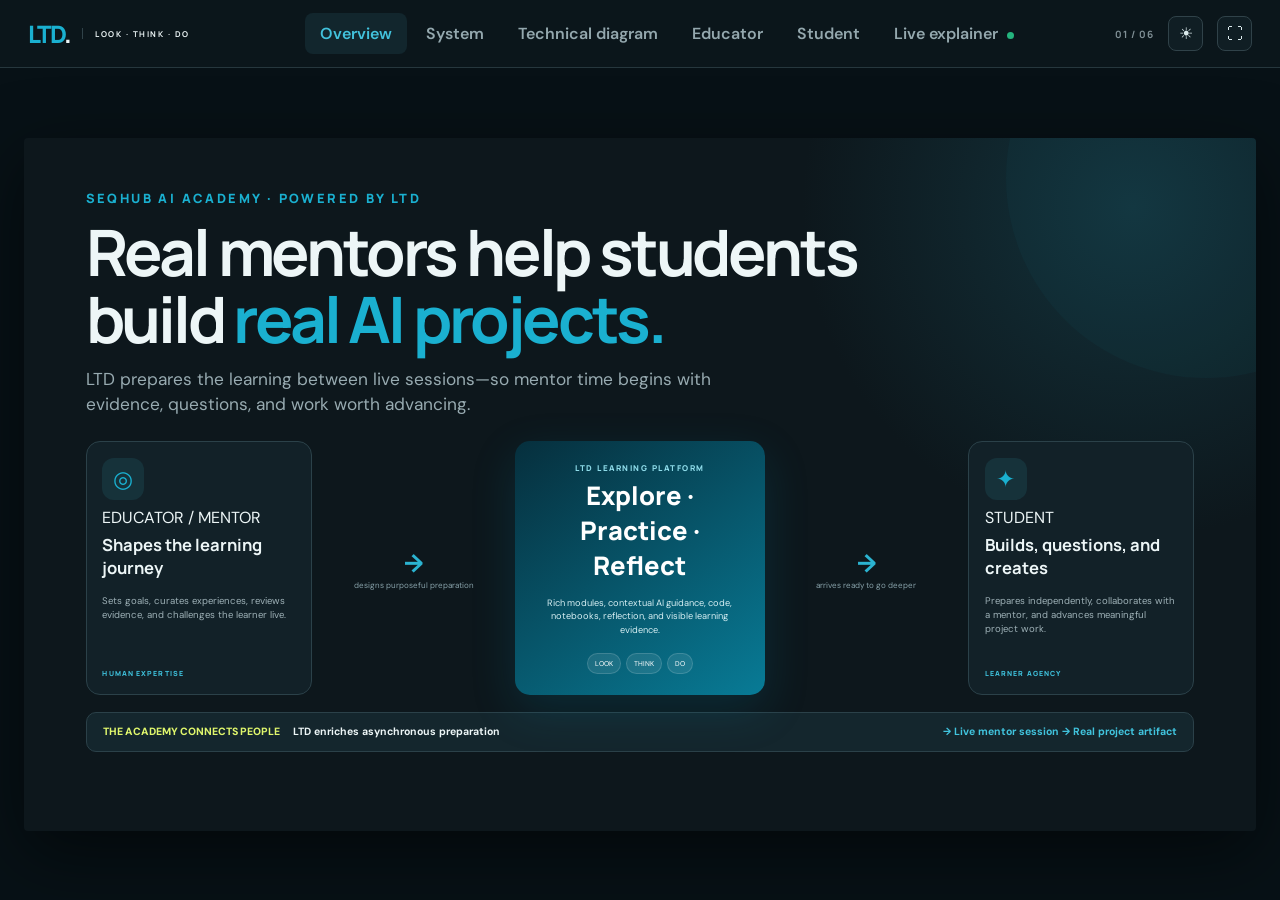
==== commit e49721bc: "feat: rebuild presentation around academy and learning flow" ====
--- a/index.html
+++ b/index.html
@@ -11,6 +11,8 @@
   <link rel="stylesheet" href="refine.css" />
   <link rel="stylesheet" href="theme.css" />
   <link rel="stylesheet" href="technical.css" />
+  <link rel="stylesheet" href="tour.css?v=20260713-2" />
+  <link rel="stylesheet" href="ceo-v3.css?v=20260713-3" />
 </head>
 <body>
   <header class="topbar">
@@ -66,34 +68,39 @@
 
     <section class="view" id="technical">
       <article class="slide technical-slide">
-        <div class="slide-head technical-head"><div><div class="slide-kicker">LTD TECHNICAL ARCHITECTURE</div><h2>From one learning action to a connected system.</h2></div><div class="diagram-legend"><span><i class="sync"></i>Synchronous</span><span><i class="realtime"></i>Real-time</span><span><i class="external"></i>Managed service</span></div></div>
-        <div class="technical-map">
-          <div class="diagram-zone client-zone">
-            <div class="zone-label"><span>01</span> EXPERIENCE LAYER</div>
-            <div class="zone-body client-body">
-              <div class="diagram-node primary-node"><span class="node-icon">R</span><div><b>React + TypeScript SPA</b><small>TanStack Router & Query · Tailwind · Zustand</small></div></div>
-              <div class="mini-capabilities"><span>Teacher authoring</span><span>Student learning</span><span>Progress review</span></div>
-              <div class="browser-runtime"><b>Browser runtimes</b><span>Pyodide <small>instant Python</small></span><span>Monaco <small>code editor</small></span></div>
-            </div>
+        <div class="technical-head-v2"><div><div class="slide-kicker">LIVE TECHNICAL DATA FLOW</div><h2 id="flowMainTitle">What happens when a student asks LTD AI?</h2></div><div class="flow-controls"><select id="flowScenario" aria-label="Data-flow scenario"><option value="ai">Ask LTD AI</option><option value="media">Load Cloudinary media</option><option value="google">Google Drive ↔ Colab</option><option value="compute">Run notebook code</option></select><button id="flowRestart" title="Restart">↺</button><button id="flowPrev">‹</button><button id="flowPlayPause" class="flow-play">Ⅱ <span>Pause</span></button><button id="flowNext">›</button><select id="flowSpeed" aria-label="Data-flow speed"><option value=".5">0.5×</option><option value="1" selected>1×</option><option value="1.5">1.5×</option><option value="2">2×</option></select></div></div>
+        <div class="flow-layout">
+          <div class="flow-canvas" id="flowCanvas">
+            <div class="ec2-boundary"><span>AWS EC2 · PRODUCTION HOST</span><small>nginx → Uvicorn workers → FastAPI</small></div>
+            <div class="flow-layer-label browser-label">STUDENT DEVICE</div><div class="flow-layer-label core-label">LTD APPLICATION</div><div class="flow-layer-label service-label">DATA + INTELLIGENCE</div>
+            <div class="flow-node student-node" data-flow-node="student"><span class="flow-node-icon">R</span><div><b id="studentFlowTitle">Student asks LTD AI</b><small>React + TypeScript learning workspace</small><em id="studentFlowExample">“Why does the model need varied examples?”</em></div></div>
+            <div class="flow-node edge-node compact-node" data-flow-node="edge"><span class="flow-node-icon">N</span><div><b>nginx on EC2</b><small>TLS · reverse proxy · static React build</small></div></div>
+            <div class="flow-node api-node" data-flow-node="api"><span class="flow-node-icon">F</span><div><b>FastAPI receives request</b><small>HTTPS · request validation</small></div></div>
+            <div class="flow-node auth-node compact-node" data-flow-node="auth"><span class="flow-node-icon">✓</span><div><b>Identity & access</b><small>JWT · course permission</small></div></div>
+            <div class="flow-node context-node compact-node" data-flow-node="context"><span class="flow-node-icon">C</span><div><b>Learning context</b><small>Section · goals · chat history</small></div></div>
+            <div class="flow-node orchestrator-node" data-flow-node="orchestrator"><span class="flow-node-icon">✦</span><div><b>AI orchestrator</b><small>Builds a grounded tutor prompt</small><em>Lesson + learner question + teaching rules</em></div></div>
+            <div class="flow-node db-node" data-flow-node="database"><span class="flow-node-icon">P</span><div><b>PostgreSQL</b><small>Reads context · stores conversation</small></div></div>
+            <div class="flow-node ai-node" data-flow-node="provider"><span class="flow-node-icon">AI</span><div><b>AI provider</b><small>OpenAI · Anthropic · Gemini</small></div></div>
+            <div class="flow-node stream-node" data-flow-node="stream"><span class="flow-node-icon">↯</span><div><b>Stream & persist</b><small>Tokens return while evidence is saved</small></div></div>
+            <div class="flow-node answer-node" data-flow-node="answer"><span class="flow-node-icon">L</span><div><b>LTD guides the learner</b><small>Streaming answer in lesson context</small><em>“What pattern do you think the model learned?”</em></div></div>
+            <div class="flow-node cloud-node service-node" data-flow-node="cloudinary"><span class="flow-node-icon">C</span><div><b>Cloudinary</b><small>Optimized learning images</small></div></div>
+            <div class="flow-node google-node service-node" data-flow-node="google"><span class="flow-node-icon">G</span><div><b>Google Drive + Colab</b><small>OAuth · copy · refresh · republish</small></div></div>
+            <div class="flow-node jupyter-node service-node" data-flow-node="jupyter"><span class="flow-node-icon">J</span><div><b>Jupyter kernel</b><small>Advanced notebook compute</small></div></div>
+            <svg class="flow-wires" viewBox="0 0 1000 500" preserveAspectRatio="none" aria-hidden="true">
+              <defs><marker id="arrowFlow" viewBox="0 0 10 10" refX="8" refY="5" markerWidth="5" markerHeight="5" orient="auto-start-reverse"><path d="M0 0L10 5L0 10z"/></marker><filter id="flowGlow"><feGaussianBlur stdDeviation="3" result="b"/><feMerge><feMergeNode in="b"/><feMergeNode in="SourceGraphic"/></feMerge></filter></defs>
+              <path data-flow-path="browser-edge" d="M165 89 C165 116 235 106 235 135"/><path data-flow-path="edge-api" d="M235 170 C235 188 302 181 302 203"/><path data-flow-path="auth" d="M302 234 C302 254 179 244 179 269"/><path data-flow-path="context" d="M302 234 C302 254 420 244 420 269"/><path data-flow-path="db-read" d="M420 304 C420 337 200 326 200 360"/><path data-flow-path="orchestrate" d="M420 304 C420 325 510 318 510 342"/><path data-flow-path="provider" d="M580 377 C640 377 630 377 690 377"/><path data-flow-path="provider-back" d="M690 394 C630 423 590 420 540 394"/><path data-flow-path="persist" d="M465 394 C390 428 282 408 230 390"/><path data-flow-path="stream" d="M510 394 C510 430 759 414 759 446"/><path data-flow-path="answer" d="M759 446 C850 405 864 152 820 106 C770 54 270 53 197 82"/><path data-flow-path="cloud-request" d="M235 170 C235 320 790 250 790 310"/><path data-flow-path="cloud-return" d="M790 310 C880 225 850 120 820 106"/><path data-flow-path="google-request" d="M302 234 C470 250 620 250 730 310"/><path data-flow-path="google-return" d="M730 334 C600 450 320 410 197 92"/><path data-flow-path="jupyter-request" d="M302 234 C490 280 850 250 875 310"/><path data-flow-path="jupyter-return" d="M875 334 C930 240 900 120 820 106"/>
+              <circle id="flowPacket" r="6"><animateMotion id="packetMotion" dur="1.25s" begin="indefinite" fill="freeze" path="M165 89 C165 125 302 113 302 151"/></circle>
+            </svg>
           </div>
-          <div class="vertical-flow"><span>REST / HTTPS</span><i></i><span>JWT identity</span></div>
-          <div class="diagram-zone application-zone">
-            <div class="zone-label"><span>02</span> APPLICATION & LEARNING SERVICES</div>
-            <div class="zone-body app-body">
-              <div class="api-core"><span class="node-icon">F</span><div><b>FastAPI + Python</b><small>One secure application surface</small></div></div>
-              <div class="service-lanes"><div><b>Curriculum</b><small>Courses · modules · items</small></div><div><b>Learning sessions</b><small>Threads · messages · progress</small></div><div><b>AI orchestration</b><small>Tutor · generation · evaluation</small></div><div><b>Identity & access</b><small>Roles · permissions · JWT</small></div></div>
-            </div>
-          </div>
-          <div class="vertical-flow split-flow"><span>SQL</span><i></i><span>Provider APIs</span><i></i><span>Session APIs</span></div>
-          <div class="foundation-grid">
-            <div class="diagram-zone data-zone"><div class="zone-label"><span>03</span> LEARNING MEMORY</div><div class="foundation-node"><span class="node-icon">P</span><div><b>PostgreSQL</b><small>People · curriculum · conversations · evidence</small></div></div></div>
-            <div class="diagram-zone intelligence-zone"><div class="zone-label"><span>04</span> INTELLIGENCE</div><div class="foundation-node"><span class="node-icon">✦</span><div><b>AI provider layer</b><small>OpenAI · Anthropic · Gemini</small></div></div></div>
-            <div class="diagram-zone media-zone"><div class="zone-label"><span>05</span> MEDIA</div><div class="foundation-node"><span class="node-icon">C</span><div><b>Cloudinary</b><small>Upload · transform · deliver images</small></div></div></div>
-            <div class="diagram-zone compute-zone"><div class="zone-label"><span>06</span> ADVANCED COMPUTE</div><div class="foundation-node"><span class="node-icon">›_</span><div><b>Jupyter kernels</b><small>Managed notebook execution</small></div></div></div>
-          </div>
-          <div class="realtime-rail"><div class="rail-title"><span>∞</span><b>Yjs + WebSockets</b><small>Live code synchronization and educator presence</small></div><div class="rail-line"><i></i><em>shared state</em><i></i><em>instant updates</em><i></i></div></div>
+          <aside class="flow-story">
+            <div class="flow-story-top"><span id="flowStepNumber">01</span><div><small>NOW HAPPENING</small><h3 id="flowStepTitle">Question leaves the browser</h3></div></div>
+            <p id="flowStepDescription">The student’s question travels securely from the LTD learning interface to the application API.</p>
+            <div class="data-envelope"><span>DATA IN MOTION</span><code id="flowPayload">POST /ai/chat<br>{ question, thread_id, section_index }</code></div>
+            <div class="flow-timeline" id="flowTimeline"></div>
+            <div class="flow-legend"><span><i></i>Request</span><span><i></i>Context/data</span><span><i></i>Streaming response</span></div>
+          </aside>
         </div>
-        <div class="technical-foot"><span>FAST PATH</span><b>Most learning actions stay in the browser + application core.</b><i></i><span>SCALE PATH</span><b>Specialized AI, media, and notebook work routes to managed services.</b></div>
+        <div class="technical-foot-v2"><span>END-TO-END RESULT</span><b id="flowResult">The answer is grounded in the educator’s lesson, the exchange becomes learning evidence, and the student stays inside one continuous experience.</b><div class="flow-progress"><i id="flowProgress"></i></div></div>
       </article>
     </section>
 
@@ -131,7 +138,7 @@
       <div class="demo-shell">
         <aside class="demo-sidebar">
           <div class="demo-logo">LTD<span>.</span></div>
-          <div class="workspace-label">DEMO WORKSPACE</div>
+          <div class="workspace-label">GUIDED PRODUCT TOUR</div>
           <button class="side-link active">⌂ <span>Home</span></button><button class="side-link">▤ <span>My courses</span></button><button class="side-link">◴ <span>Recent chats</span></button>
           <div class="workspace-label">WALKTHROUGH</div>
           <div id="stepList" class="step-list"></div>
@@ -139,7 +146,8 @@
         </aside>
         <div class="demo-main">
           <div class="demo-toolbar">
-            <div class="role-tabs"><button data-role="teacher" class="active">Educator side</button><button data-role="student">Student side</button></div>
+            <div class="role-tabs"><button data-role="teacher" class="active"><small>VIEW 1 OF 2</small> Educator experience</button><button data-role="student"><small>VIEW 2 OF 2</small> Student experience</button></div>
+            <div class="tour-runtime"><i></i><span id="tourRuntime">~3 min guided tour</span></div>
             <div class="playback"><button id="restart" title="Restart">↺</button><button id="prev" title="Previous">‹</button><button id="playPause" class="play">Ⅱ <span>Pause</span></button><button id="next" title="Next">›</button><select id="speed" aria-label="Playback speed"><option value="1">1×</option><option value="1.5">1.5×</option><option value=".65">0.65×</option></select></div>
           </div>
           <div class="progress-track"><i id="demoProgress"></i></div>
@@ -148,6 +156,8 @@
       </div>
     </section>
   </main>
-  <script src="app.js"></script>
+  <script src="app.js?v=20260713-2"></script>
+  <script src="tour-v2.js?v=20260713-2"></script>
+  <script src="ceo-v3.js?v=20260713-3"></script>
 </body>
 </html>
--- a/technical.css
+++ b/technical.css
@@ -1,2 +1,2 @@
-.technical-slide{padding:3.3% 4.3%}.technical-head{margin-bottom:1.4%;padding-bottom:1.2%}.technical-head h2{font-size:clamp(22px,2.6vw,39px)}.diagram-legend{display:flex;gap:13px;align-items:center;font-size:clamp(6px,.64vw,9px);color:var(--muted)}.diagram-legend span{display:flex;gap:5px;align-items:center}.diagram-legend i{width:16px;height:2px;background:var(--teal)}.diagram-legend i.realtime{height:0;border-top:2px dashed #74cadd;background:none}.diagram-legend i.external{height:8px;width:8px;border:1px solid #9fb0b5;background:transparent;border-radius:2px}.technical-map{height:65%;display:grid;grid-template-columns:1.05fr .12fr 1.5fr .12fr 1.45fr .23fr;gap:1%;position:relative}.diagram-zone{border:1px solid var(--line);border-radius:11px;background:color-mix(in srgb,var(--white) 92%,var(--teal) 8%);overflow:hidden;position:relative}.zone-label{height:29px;border-bottom:1px solid var(--line);display:flex;align-items:center;gap:7px;padding:0 10px;font:800 clamp(6px,.6vw,8px) Manrope;letter-spacing:1px;color:var(--muted)}.zone-label span{width:17px;height:17px;border-radius:5px;background:#dff2f5;color:var(--teal);display:grid;place-items:center;font-size:7px}.zone-body{padding:10px}.client-zone{grid-column:1;grid-row:1/4}.client-body{height:calc(100% - 29px);display:flex;flex-direction:column;gap:9px}.diagram-node,.api-core,.foundation-node{display:flex;align-items:center;gap:9px}.primary-node{padding:10px;background:var(--navy);color:#fff;border-radius:8px}.node-icon{width:31px;height:31px;border-radius:8px;background:#e1f2f5;color:var(--teal);display:grid;place-items:center;font:800 10px Manrope;flex:none}.primary-node .node-icon,.api-core .node-icon{background:#1aa9c8;color:#fff}.diagram-node b,.api-core b,.foundation-node b{font:700 clamp(8px,.82vw,12px) Manrope;display:block}.diagram-node small,.api-core small,.foundation-node small{font-size:clamp(6px,.58vw,8px);color:var(--muted)}.primary-node small{color:#a9c0c6}.mini-capabilities{display:grid;grid-template-columns:1fr;gap:5px}.mini-capabilities span{font-size:clamp(6px,.63vw,9px);padding:7px 8px;border:1px solid var(--line);border-radius:6px;background:var(--white)}.browser-runtime{margin-top:auto;background:#e9f3f4;border-radius:7px;padding:9px;display:grid;grid-template-columns:1fr 1fr;gap:6px}.browser-runtime>b{grid-column:1/3;font-size:clamp(6px,.66vw,9px);color:var(--teal)}.browser-runtime span{font-size:clamp(6px,.62vw,9px);font-weight:700}.browser-runtime small{display:block;color:var(--muted);font-weight:400}.vertical-flow{grid-column:2;grid-row:1/4;display:flex;flex-direction:column;justify-content:center;align-items:center;gap:5px;color:var(--muted);font-size:clamp(5px,.5vw,7px);text-align:center}.vertical-flow i{height:30%;width:2px;background:linear-gradient(var(--teal),#75c6d4);position:relative}.vertical-flow i:after{content:'›';position:absolute;bottom:-8px;left:-3px;transform:rotate(90deg);font-size:13px;color:var(--teal)}.application-zone{grid-column:3;grid-row:1/4}.app-body{height:calc(100% - 29px);padding:10px;display:flex;flex-direction:column;gap:9px}.api-core{background:#0b7e99;color:#fff;padding:10px;border-radius:8px}.api-core small{color:#c4e2e8}.service-lanes{display:grid;grid-template-columns:1fr 1fr;gap:7px;flex:1}.service-lanes>div{border:1px solid var(--line);border-left:3px solid #45b4c9;border-radius:6px;background:var(--white);padding:8px;display:flex;flex-direction:column;justify-content:center}.service-lanes b{font:700 clamp(7px,.7vw,10px) Manrope}.service-lanes small{font-size:clamp(5px,.55vw,8px);color:var(--muted)}.split-flow{grid-column:4}.split-flow i{height:15%}.foundation-grid{grid-column:5;grid-row:1/4;display:grid;grid-template-columns:1fr 1fr;gap:7px}.foundation-grid .diagram-zone{min-width:0}.foundation-node{height:calc(100% - 29px);padding:9px;align-items:flex-start}.foundation-node .node-icon{width:28px;height:28px}.foundation-node>div{min-width:0}.foundation-node b{white-space:nowrap}.realtime-rail{grid-column:6;grid-row:1/4;background:#102837;color:#fff;border-radius:10px;padding:10px 7px;display:flex;flex-direction:column;align-items:center}.rail-title{display:flex;flex-direction:column;align-items:center;text-align:center;gap:5px}.rail-title>span{width:28px;height:28px;border-radius:50%;background:#1ba9c8;display:grid;place-items:center}.rail-title b{font:700 clamp(7px,.66vw,9px) Manrope}.rail-title small{font-size:clamp(5px,.5vw,7px);color:#9eb7bd}.rail-line{flex:1;display:flex;flex-direction:column;align-items:center;margin-top:7px}.rail-line i{width:1px;background:#58bfd2;flex:1}.rail-line em{font-size:5px;font-style:normal;color:#84a7af;writing-mode:vertical-rl;margin:4px 0}.technical-foot{height:7%;margin-top:1.2%;border:1px solid var(--line);border-radius:8px;display:flex;align-items:center;padding:0 1.5%;gap:1%;font-size:clamp(6px,.66vw,9px)}.technical-foot span{font:800 clamp(5px,.55vw,8px) Manrope;letter-spacing:1px;color:var(--teal)}.technical-foot i{height:45%;width:1px;background:var(--line);margin:0 1%}html[data-theme="dark"] .diagram-zone{background:#101d23;border-color:#2c3d43}html[data-theme="dark"] .zone-label{border-color:#2c3d43}html[data-theme="dark"] .zone-label span{background:#14313a}html[data-theme="dark"] .mini-capabilities span,html[data-theme="dark"] .service-lanes>div{background:#142228;border-color:#2c4148}html[data-theme="dark"] .browser-runtime{background:#14282f}html[data-theme="dark"] .api-core{background:#087b96}html[data-theme="dark"] .technical-foot{background:#101c22}
-@media(max-width:1050px){.technical-map{grid-template-columns:1fr .08fr 1.25fr .08fr 1.25fr .19fr}.diagram-legend{display:none}}
+.technical-slide{padding:3.1% 4.2%}.technical-head-v2{display:flex;justify-content:space-between;align-items:end;border-bottom:1px solid var(--line);padding-bottom:1.15%;height:13%}.technical-head-v2 h2{font:700 clamp(23px,2.7vw,40px)/1.05 Manrope;margin:0;letter-spacing:-1.8px}.flow-controls{display:flex;gap:5px}.flow-controls button{height:31px;min-width:31px;padding:0 9px;border:1px solid var(--line);background:var(--white);border-radius:7px;color:var(--muted);cursor:pointer;font-size:10px}.flow-controls .flow-play{background:var(--teal);border-color:var(--teal);color:#fff}.flow-layout{display:grid;grid-template-columns:1fr 260px;gap:1.4%;height:72%;padding-top:1.4%}.flow-canvas{position:relative;border:1px solid var(--line);border-radius:12px;background:linear-gradient(180deg,color-mix(in srgb,var(--white) 95%,var(--teal) 5%),color-mix(in srgb,var(--paper) 97%,var(--teal) 3%));overflow:hidden}.flow-canvas:before,.flow-canvas:after{content:"";position:absolute;left:0;right:0;border-top:1px dashed color-mix(in srgb,var(--line) 75%,transparent)}.flow-canvas:before{top:25%}.flow-canvas:after{top:61%}.flow-layer-label{position:absolute;left:10px;font:800 7px Manrope;letter-spacing:1.2px;color:var(--muted);z-index:2}.browser-label{top:7px}.core-label{top:27%}.service-label{top:63%}.flow-node{position:absolute;z-index:4;background:var(--white);border:1px solid var(--line);border-radius:9px;padding:8px 9px;display:flex;gap:8px;align-items:flex-start;box-shadow:0 5px 16px #1028370b;transition:.32s;min-height:49px}.flow-node.active{border-color:var(--teal);box-shadow:0 0 0 3px color-mix(in srgb,var(--teal) 20%,transparent),0 10px 28px #0089ad1c;transform:translateY(-2px)}.flow-node.complete{border-color:#3cbf88}.flow-node.complete .flow-node-icon{background:#3cbf88;color:#fff}.flow-node-icon{width:29px;height:29px;flex:none;border-radius:8px;background:#e1f2f5;color:var(--teal);display:grid;place-items:center;font:800 9px Manrope;transition:.25s}.flow-node.active .flow-node-icon{background:var(--teal);color:#fff}.flow-node b{font:700 clamp(7px,.72vw,10px) Manrope;display:block}.flow-node small{font-size:clamp(5px,.53vw,7.5px);color:var(--muted);display:block}.flow-node em{display:block;margin-top:4px;font-size:clamp(5px,.5vw,7px);font-style:normal;color:var(--teal);white-space:nowrap}.student-node{left:7%;top:7%;width:29%}.api-node{left:23%;top:29%;width:25%}.auth-node{left:7%;top:47%;width:22%}.context-node{left:31%;top:47%;width:24%}.orchestrator-node{left:42%;top:66%;width:27%}.db-node{left:7%;top:72%;width:26%}.ai-node{left:71%;top:72%;width:23%}.stream-node{left:45%;top:84%;width:25%}.answer-node{right:4%;top:7%;width:29%}.flow-wires{position:absolute;inset:0;width:100%;height:100%;z-index:1;overflow:visible}.flow-wires path{fill:none;stroke:#6b939d;stroke-width:1.4;opacity:.34;marker-end:url(#arrowFlow);transition:.25s}.flow-wires path.active{stroke:var(--teal);stroke-width:3;opacity:1;filter:url(#flowGlow)}.flow-wires path.complete{stroke:#3cbf88;opacity:.65}#flowPacket{fill:#dff66c;stroke:#102837;stroke-width:2;filter:url(#flowGlow)}.flow-story{border:1px solid var(--line);border-radius:12px;background:var(--white);padding:14px;display:flex;flex-direction:column;min-width:0}.flow-story-top{display:flex;align-items:center;gap:10px}.flow-story-top>span{width:34px;height:34px;border-radius:50%;background:var(--teal);color:#fff;display:grid;place-items:center;font:800 10px Manrope}.flow-story-top small,.data-envelope>span{font:800 7px Manrope;letter-spacing:1.1px;color:var(--teal)}.flow-story h3{font:700 13px Manrope;margin:2px 0 0}.flow-story>p{font-size:9px;line-height:1.5;color:var(--muted);margin:10px 0}.data-envelope{background:color-mix(in srgb,var(--paper) 93%,var(--teal) 7%);border-left:3px solid var(--teal);padding:9px;border-radius:0 7px 7px 0}.data-envelope code{display:block;margin-top:5px;font:7px/1.55 Consolas;color:var(--ink);white-space:normal}.flow-timeline{display:flex;flex-direction:column;margin-top:9px;gap:3px;overflow:hidden}.flow-timeline button{border:0;background:transparent;padding:5px 6px;text-align:left;border-radius:5px;color:var(--muted);font-size:7.5px;display:flex;gap:6px;align-items:center;cursor:pointer}.flow-timeline button span{width:16px;height:16px;border:1px solid var(--line);border-radius:50%;display:grid;place-items:center;font-size:6px;flex:none}.flow-timeline button.active{background:#e8f5f7;color:var(--teal);font-weight:700}.flow-timeline button.done span{background:#3cbf88;border-color:#3cbf88;color:#fff}.flow-legend{margin-top:auto;border-top:1px solid var(--line);padding-top:8px;display:flex;gap:8px;flex-wrap:wrap}.flow-legend span{font-size:6px;color:var(--muted);display:flex;align-items:center;gap:4px}.flow-legend i{width:11px;height:2px;background:var(--teal)}.flow-legend span:nth-child(2) i{background:#3cbf88}.flow-legend span:nth-child(3) i{background:#dff66c}.technical-foot-v2{height:8%;margin-top:1%;border:1px solid var(--line);border-radius:8px;padding:0 1.5%;display:flex;align-items:center;gap:1%;font-size:clamp(6px,.65vw,9px);position:relative;overflow:hidden}.technical-foot-v2>span{font:800 7px Manrope;letter-spacing:1px;color:var(--teal)}.technical-foot-v2>b{font-weight:600}.flow-progress{position:absolute;bottom:0;left:0;right:0;height:3px;background:color-mix(in srgb,var(--line) 60%,transparent)}.flow-progress i{display:block;height:100%;width:12.5%;background:var(--teal);transition:.35s}html[data-theme="dark"] .flow-canvas{background:linear-gradient(180deg,#101d23,#0b161b)}html[data-theme="dark"] .flow-node,html[data-theme="dark"] .flow-story{background:#122027;border-color:#2c4047}html[data-theme="dark"] .data-envelope{background:#0b181e}html[data-theme="dark"] .flow-timeline button.active{background:#14323b;color:#49c4dc}html[data-theme="dark"] .flow-controls button{background:#122027}html[data-theme="dark"] .flow-controls .flow-play{background:var(--teal)}html[data-theme="dark"] .technical-foot-v2{background:#101c22}@media(max-width:1050px){.flow-layout{grid-template-columns:1fr 210px}.flow-node em{display:none}.flow-story{padding:10px}}
+.flow-controls select{height:31px;border:1px solid var(--line);background:var(--white);border-radius:7px;color:var(--muted);font-size:8px;padding:0 7px}.flow-controls #flowScenario{min-width:132px;color:var(--ink);font-weight:700}.ec2-boundary{position:absolute;z-index:0;left:19%;top:17%;width:51%;height:68%;border:1px dashed #e8a75e88;border-radius:12px;background:#e8a75e08}.ec2-boundary>span{position:absolute;top:-7px;left:12px;background:var(--paper);padding:0 6px;font:800 6px Manrope;letter-spacing:1px;color:#d69248}.ec2-boundary small{position:absolute;right:9px;top:7px;font-size:6px;color:#bb8651}.edge-node{left:19%;top:18%;width:22%}.api-node{left:23%;top:34%;width:25%}.auth-node{left:7%;top:49%;width:22%}.context-node{left:31%;top:49%;width:24%}.orchestrator-node{left:42%;top:65%;width:27%}.db-node{left:7%;top:74%;width:26%}.ai-node{left:71%;top:74%;width:23%}.stream-node{left:43%;top:80%;width:25%}.service-node{min-height:34px;padding:6px}.service-node .flow-node-icon{width:23px;height:23px}.cloud-node{left:4%;top:89%;width:20%}.google-node{left:28%;top:89%;width:26%}.jupyter-node{right:4%;top:89%;width:20%}.service-node b{font-size:8px}.service-node small{font-size:6px}html[data-theme="dark"] .flow-controls select{background:#122027;border-color:#30434a}html[data-theme="dark"] .ec2-boundary>span{background:#0f1b21}
--- a/tour.css
+++ b/tour.css
@@ -0,0 +1,3 @@
+.role-tabs{display:flex;gap:4px}.role-tabs button{min-width:175px;text-align:left;line-height:1.05}.role-tabs button small{display:block;font-size:6px;letter-spacing:1.3px;margin-bottom:4px;opacity:.62}.tour-runtime{display:flex;align-items:center;gap:7px;margin-left:auto;margin-right:12px;font-size:9px;color:#789097}.tour-runtime i{width:7px;height:7px;border-radius:50%;background:#2cc889;box-shadow:0 0 0 5px #2cc88918}.demo-toolbar{gap:12px}.step-list{min-height:0;overflow:auto;padding-right:3px}.step-list::-webkit-scrollbar{width:3px}.step-list::-webkit-scrollbar-thumb{background:#31505a;border-radius:4px}.tour-phase{font-size:7px!important;letter-spacing:1.2px!important;color:#4cbdd4!important;font-weight:800;margin:9px 8px 2px}.tour-app{height:100%;display:flex;flex-direction:column;background:#f5f8f8;color:#172126}.tour-nav{height:48px;background:#fff;border-bottom:1px solid #dce5e7;display:flex;align-items:center;padding:0 18px;gap:14px}.tour-nav .crumb{font-size:8px;color:#809197}.tour-nav strong{font:700 13px Manrope}.tour-nav .tour-avatar{margin-left:auto;width:28px;height:28px;border-radius:50%;display:grid;place-items:center;background:#15313d;color:#fff;font-size:8px}.tour-layout{display:grid;grid-template-columns:170px minmax(0,1fr) 260px;flex:1;min-height:0}.tour-left{background:#fbfcfc;border-right:1px solid #dce5e7;padding:15px}.tour-left h5,.tour-panel h5{font:800 8px Manrope;letter-spacing:1.2px;color:#7b8e94;margin:0 0 10px}.tour-left button{display:block;width:100%;border:0;background:transparent;text-align:left;padding:8px;border-radius:6px;font-size:9px;color:#65777d;margin:2px 0}.tour-left button.active{background:#e3f3f6;color:#087e9a;font-weight:700}.tour-left button.done:before{content:'\2713';color:#21a875;margin-right:5px}.tour-canvas{padding:18px 22px;overflow:auto}.tour-canvas h2{font:700 21px Manrope;margin:0 0 4px}.tour-canvas .sub{font-size:9px;color:#71848a;margin:0 0 14px}.tour-panel{background:#fff;border-left:1px solid #dce5e7;padding:15px;overflow:auto}.tour-card{background:#fff;border:1px solid #d9e4e6;border-radius:9px;padding:13px;margin:9px 0}.tour-card.target{border-color:#1098b6}.tour-card h3{font:700 12px Manrope;margin:0 0 6px}.tour-card p{font-size:9px;line-height:1.5;color:#61747a;margin:4px 0}.tour-grid{display:grid;grid-template-columns:1fr 1fr;gap:10px}.tour-field{border:1px solid #d8e4e6;background:#fff;border-radius:7px;padding:9px;margin:6px 0;font-size:9px}.tour-label{font:800 7px Manrope;letter-spacing:1px;color:#75898f}.tour-pill{display:inline-flex;padding:4px 7px;border-radius:14px;background:#e7f6f8;color:#087d98;font-size:7px;font-weight:700;margin:3px}.tour-btn{border:0;border-radius:7px;background:#078eac;color:#fff;padding:8px 11px;font-size:9px;font-weight:700;cursor:pointer}.tour-btn.ghost{background:#edf3f4;color:#496168}.item-library{display:grid;grid-template-columns:repeat(4,1fr);gap:7px}.item-tile{border:1px solid #d8e3e5;border-radius:8px;padding:9px;background:#fff;font-size:8px;min-height:54px}.item-tile b{display:block;font-size:15px;color:#0791ae;margin-bottom:4px}.video-player{aspect-ratio:16/7;background:linear-gradient(135deg,#0e2530,#164c5b);border-radius:8px;display:grid;place-items:center;color:#fff;position:relative;overflow:hidden}.video-player:after{content:'';position:absolute;bottom:9px;left:12px;right:12px;height:3px;background:linear-gradient(90deg,#24b7d4 42%,#ffffff33 42%);border-radius:3px}.video-player button{width:44px;height:44px;border-radius:50%;border:1px solid #ffffff77;background:#ffffff20;color:#fff;font-size:18px}.mini-html{height:120px;background:#f1f8f8;border:1px solid #d5e5e7;border-radius:8px;display:flex;align-items:end;gap:10px;padding:15px}.mini-html i{flex:1;background:#13a4c2;border-radius:4px 4px 0 0;transition:.4s}.mini-html i:nth-child(1){height:28%}.mini-html i:nth-child(2){height:54%}.mini-html i:nth-child(3){height:82%}.mini-html i:nth-child(4){height:45%}.tour-code{background:#102730;color:#d5ecef;border-radius:8px;padding:13px;font:9px/1.65 Consolas}.tour-output{border-left:3px solid #2bc78b;background:#eaf8f2;padding:9px;font-size:9px;margin-top:7px}.chat-stack{display:flex;flex-direction:column;gap:8px}.tour-bubble{padding:9px;border-radius:9px;font-size:8px;line-height:1.5;max-width:90%}.tour-bubble.ai{background:#edf3f4}.tour-bubble.me{background:#daf2f6;align-self:flex-end}.tour-bubble:before{display:block;font-size:6px;font-weight:800;letter-spacing:1px;margin-bottom:3px}.tour-bubble.ai:before{content:'LTD AI';color:#0089ad}.tour-bubble.me:before{content:'AMARA'}.chat-compose{margin-top:10px;border:1px solid #cedcdf;border-radius:8px;padding:9px;font-size:8px;color:#82959a}.chat-compose b{float:right;color:#0791ae}.check-option{padding:8px;border:1px solid #d7e2e4;border-radius:7px;margin:5px 0;font-size:8px}.check-option.selected{border-color:#078eac;background:#e8f7f9;color:#087c95}.metric{padding:10px;border-radius:8px;background:#eff5f5}.metric strong{display:block;font-size:18px;color:#098dab}.metric small{font-size:7px;color:#72868c}.mentor-brief{border-left:4px solid #dff66c;background:#142c35;color:#fff;padding:13px;border-radius:8px}.mentor-brief p{color:#bad0d5}.artifact-card{background:linear-gradient(135deg,#093444,#087e99);color:#fff;border-radius:10px;padding:16px}.artifact-card p{color:#cce7ec}.tour-toast{position:absolute;right:22px;bottom:18px;background:#142f39;color:#fff;padding:10px 14px;border-radius:8px;font-size:9px;animation:tourPop .4s both}.auto-click{animation:autoClick 1.2s ease .4s both}.auto-grow i:nth-child(4){height:88%}.tour-app button,.tour-app input[type=range]{pointer-events:auto}@keyframes autoClick{50%{box-shadow:0 0 0 7px #16a9c62b;transform:scale(.98)}}@keyframes tourPop{from{opacity:0;transform:translateY(8px)}}
+html[data-theme="dark"] .tour-app{background:#0d181d;color:#edf6f7}html[data-theme="dark"] .tour-nav,html[data-theme="dark"] .tour-panel,html[data-theme="dark"] .tour-card,html[data-theme="dark"] .tour-field,html[data-theme="dark"] .item-tile{background:#122026;border-color:#293b42}html[data-theme="dark"] .tour-left{background:#101c22;border-color:#293b42}html[data-theme="dark"] .tour-left button.active{background:#15333c}html[data-theme="dark"] .tour-card p,html[data-theme="dark"] .tour-canvas .sub{color:#9aadb3}html[data-theme="dark"] .metric,html[data-theme="dark"] .tour-btn.ghost,html[data-theme="dark"] .tour-bubble.ai{background:#192a31;color:#c8d9dd}html[data-theme="dark"] .tour-bubble.me{background:#124454}html[data-theme="dark"] .check-option{border-color:#34474e}html[data-theme="dark"] .check-option.selected{background:#123842}html[data-theme="dark"] .mini-html{background:#10242b;border-color:#2a424a}html[data-theme="dark"] .tour-output{background:#143229}html[data-theme="dark"] .chat-compose{border-color:#3a4c52}.tour-panel .tour-card{background:transparent}
+@media(max-width:1000px){.tour-layout{grid-template-columns:140px 1fr 210px}.role-tabs button{min-width:130px}.tour-runtime{display:none}.item-library{grid-template-columns:repeat(3,1fr)}}
--- a/ceo-v3.css
+++ b/ceo-v3.css
@@ -0,0 +1,2 @@
+.academy-overview{padding:3.5% 4.5%}.academy-overview h1{font-size:clamp(28px,4.1vw,58px);max-width:1120px}.academy-overview .lead{max-width:920px;margin-bottom:1.5%}.academy-story{display:grid;grid-template-columns:1fr .8fr 1.1fr .8fr 1fr;gap:1%;align-items:stretch;height:43%}.academy-person{background:#122128;border:1px solid #2b4149;border-radius:14px;padding:7%;display:flex;flex-direction:column}.academy-person .persona-icon{margin-bottom:7px}.academy-person h3{font:700 clamp(13px,1.3vw,19px) Manrope;margin:5px 0}.academy-person p{font-size:clamp(7px,.75vw,11px);color:#9eb1b7;line-height:1.45}.academy-person small{margin-top:auto;font:800 7px Manrope;letter-spacing:1.1px;color:#3ec1dc}.academy-bridge{display:flex;flex-direction:column;justify-content:center;align-items:center;text-align:center;color:#87a1a9;font-size:8px}.academy-bridge b{font-size:25px;color:#2bb4d1}.academy-ltd{background:linear-gradient(145deg,#062f3d,#087b96);border-radius:15px;color:#fff;padding:8%;display:flex;flex-direction:column;justify-content:center;text-align:center;box-shadow:0 15px 45px #008caf2b}.academy-ltd span{font:800 8px Manrope;letter-spacing:1.5px;color:#90ddeb}.academy-ltd h3{font:800 clamp(17px,2vw,28px) Manrope;margin:5px}.academy-ltd p{font-size:clamp(7px,.72vw,10px);line-height:1.45;color:#d7eff3}.academy-ltd .ltd-cycle{display:flex;justify-content:center;gap:5px;margin-top:7px}.ltd-cycle i{font-style:normal;font-size:7px;background:#ffffff17;border:1px solid #ffffff25;padding:5px 7px;border-radius:20px}.human-outcome{margin-top:1.5%;display:flex;align-items:center;background:#14262d;border:1px solid #2b4149;padding:1.15% 1.5%;border-radius:10px;gap:1.2%;font-size:clamp(8px,.82vw,12px)}.human-outcome span{color:#dff66c;font-weight:800}.human-outcome b:last-child{margin-left:auto;color:#41c4de}.cap-grid{display:grid;grid-template-columns:repeat(3,1fr);gap:10px;height:55%}.cap-card{background:#122128;border:1px solid #2a3e46;border-radius:10px;padding:12px;position:relative}.cap-card>span{font:800 7px Manrope;letter-spacing:1.2px;color:#35bcd7}.cap-card h3{font:700 clamp(11px,1.1vw,16px) Manrope;margin:4px 0}.cap-card p{font-size:clamp(7px,.7vw,10px);color:#9bafb5;line-height:1.38;margin:4px 0 8px}.cap-tech{display:inline-flex;border:1px solid #36535d;border-radius:20px;padding:4px 7px;font-size:7px;color:#bcd5da}.cap-card:hover{border-color:#24b5d2;transform:translateY(-2px);transition:.25s}.cap-card:hover:after{content:attr(data-detail);position:absolute;z-index:5;left:8px;right:8px;bottom:8px;background:#07171d;color:#d8e8eb;padding:8px;border-radius:7px;font-size:7px;line-height:1.4;box-shadow:0 8px 25px #0008}.ceo-flow-slide{padding:3.2% 4%}.ceo-flow-head{display:flex;justify-content:space-between;align-items:end;border-bottom:1px solid #294049;padding-bottom:1.3%}.ceo-flow-head h2{font:700 clamp(24px,3vw,43px) Manrope;margin:0}.ceo-controls{display:flex;gap:5px}.ceo-controls button,.ceo-controls select{border:1px solid #35505a;background:#13242b;color:#d7e8eb;border-radius:7px;height:31px;padding:0 10px;font-size:8px}.ceo-controls .primary{background:#078eac;color:#fff}.ceo-flow-body{display:grid;grid-template-columns:1fr 285px;gap:16px;height:64%;padding-top:14px}.ceo-map{position:relative;background:#0a171c;border:1px solid #294049;border-radius:12px;overflow:hidden}.ceo-node{position:absolute;width:18%;min-height:72px;background:#13252c;border:1px solid #334951;border-radius:9px;padding:10px;z-index:2;opacity:.45;transition:.35s}.ceo-node.active{opacity:1;border-color:#2cc0de;box-shadow:0 0 0 4px #18aed020,0 10px 28px #0006;transform:scale(1.04)}.ceo-node.done{opacity:.8}.ceo-node span{display:grid;place-items:center;width:25px;height:25px;border-radius:7px;background:#0c8da9;color:#fff;font:800 8px Manrope}.ceo-node b{display:block;font-size:9px;margin-top:5px}.ceo-node small{display:block;font-size:6.5px;color:#8fa7ae;margin-top:2px;line-height:1.35}.n-student{left:3%;top:35%}.n-context{left:28%;top:12%}.n-memory{left:28%;bottom:12%}.n-orchestrator{left:52%;top:35%;width:21%}.n-provider{right:3%;top:12%}.n-response{right:3%;bottom:12%}.ceo-lines{position:absolute;inset:0;width:100%;height:100%;z-index:1}.ceo-lines path{stroke:#2b5660;stroke-width:2;fill:none;stroke-dasharray:6 6}.ceo-lines path.active{stroke:#2bc4e1;stroke-width:3;animation:dash 1s linear infinite;filter:drop-shadow(0 0 4px #21bad8)}@keyframes dash{to{stroke-dashoffset:-24}}.ceo-story{background:#102128;border:1px solid #2c434c;border-radius:12px;padding:15px;overflow:auto}.ceo-story-top{display:flex;gap:10px;align-items:center}.ceo-story-top>span{width:34px;height:34px;border-radius:50%;display:grid;place-items:center;background:#078eac;color:#fff;font:800 10px Manrope}.ceo-story h3{font:700 14px Manrope;margin:2px 0}.ceo-story>p{font-size:9px;color:#a2b4b9;line-height:1.5}.ceo-payload{background:#07171c;border-radius:8px;padding:10px;font:8px/1.5 Consolas;color:#9ddce8;white-space:pre-line}.ceo-timeline button{display:flex;width:100%;border:0;background:transparent;color:#789198;font-size:7px;text-align:left;padding:5px;gap:6px}.ceo-timeline button.active{color:#50c9df;font-weight:700}.ceo-flow-result{margin-top:10px;background:#14272e;border-radius:9px;padding:10px 14px;font-size:9px;display:flex;gap:10px}.ceo-flow-result span{color:#dff66c;font-weight:800}.dev-disclosure{margin-left:auto}.dev-details{display:none;position:absolute;right:4%;bottom:3%;z-index:10;background:#071319;border:1px solid #38515b;border-radius:8px;padding:9px 12px;font-size:7px;color:#94aab0}.dev-details.show{display:block}.journey-end{border-color:#dff66c!important}.journey-end small{color:#dff66c!important}.item-mini{display:flex;flex-wrap:wrap;gap:4px;margin-top:6px}.item-mini i{font-style:normal;font-size:6px;background:#1b3139;padding:3px 5px;border-radius:10px}
+html[data-theme="light"] .academy-person,html[data-theme="light"] .cap-card{background:#fff;border-color:#dbe6e8}html[data-theme="light"] .academy-person p,html[data-theme="light"] .cap-card p{color:#65777d}html[data-theme="light"] .human-outcome{background:#e9f1f2;border-color:#d6e3e5}html[data-theme="light"] .ceo-map{background:#f2f7f7}html[data-theme="light"] .ceo-node,html[data-theme="light"] .ceo-story{background:#fff;color:#172126}html[data-theme="light"] .ceo-story>p{color:#65777d}
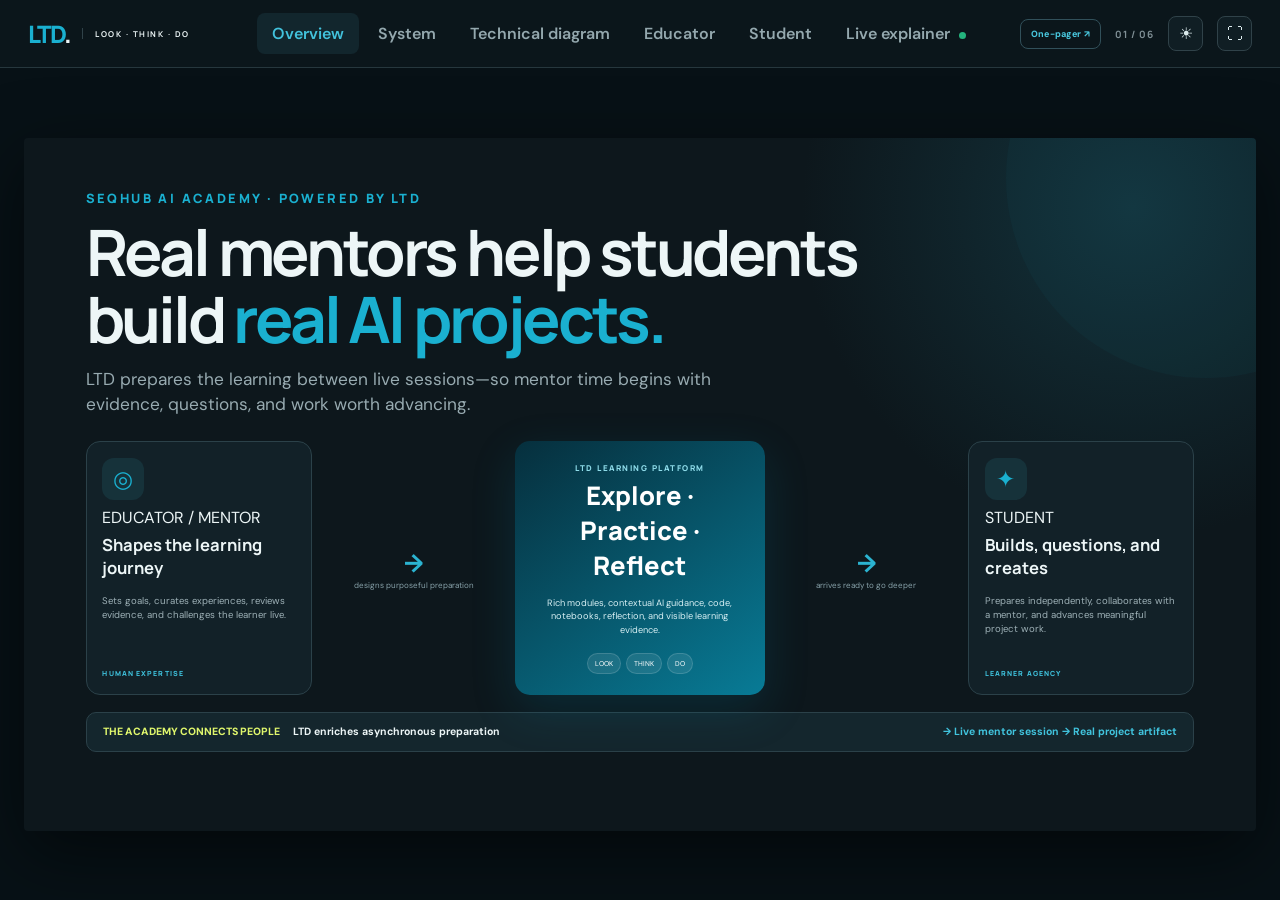
==== commit 229895cb: "feat: add CEO-ready Academy and LTD one-pager" ====
--- a/index.html
+++ b/index.html
@@ -25,7 +25,7 @@
       <button data-view="student">Student</button>
       <button data-view="explainer">Live explainer <span class="live-dot"></span></button>
     </nav>
-    <div class="header-actions"><span class="slide-count">01 / 06</span><button id="themeToggle" class="icon-btn theme-toggle" title="Switch to light mode" aria-label="Switch to light mode">☀</button><button id="fullscreen" class="icon-btn" title="Full screen">⛶</button></div>
+    <div class="header-actions"><a class="one-pager-link" href="one-pager.html" target="_blank">One-pager ↗</a><span class="slide-count">01 / 06</span><button id="themeToggle" class="icon-btn theme-toggle" title="Switch to light mode" aria-label="Switch to light mode">☀</button><button id="fullscreen" class="icon-btn" title="Full screen">⛶</button></div>
   </header>
 
   <main>
--- a/ceo-v3.css
+++ b/ceo-v3.css
@@ -1,2 +1,3 @@
 .academy-overview{padding:3.5% 4.5%}.academy-overview h1{font-size:clamp(28px,4.1vw,58px);max-width:1120px}.academy-overview .lead{max-width:920px;margin-bottom:1.5%}.academy-story{display:grid;grid-template-columns:1fr .8fr 1.1fr .8fr 1fr;gap:1%;align-items:stretch;height:43%}.academy-person{background:#122128;border:1px solid #2b4149;border-radius:14px;padding:7%;display:flex;flex-direction:column}.academy-person .persona-icon{margin-bottom:7px}.academy-person h3{font:700 clamp(13px,1.3vw,19px) Manrope;margin:5px 0}.academy-person p{font-size:clamp(7px,.75vw,11px);color:#9eb1b7;line-height:1.45}.academy-person small{margin-top:auto;font:800 7px Manrope;letter-spacing:1.1px;color:#3ec1dc}.academy-bridge{display:flex;flex-direction:column;justify-content:center;align-items:center;text-align:center;color:#87a1a9;font-size:8px}.academy-bridge b{font-size:25px;color:#2bb4d1}.academy-ltd{background:linear-gradient(145deg,#062f3d,#087b96);border-radius:15px;color:#fff;padding:8%;display:flex;flex-direction:column;justify-content:center;text-align:center;box-shadow:0 15px 45px #008caf2b}.academy-ltd span{font:800 8px Manrope;letter-spacing:1.5px;color:#90ddeb}.academy-ltd h3{font:800 clamp(17px,2vw,28px) Manrope;margin:5px}.academy-ltd p{font-size:clamp(7px,.72vw,10px);line-height:1.45;color:#d7eff3}.academy-ltd .ltd-cycle{display:flex;justify-content:center;gap:5px;margin-top:7px}.ltd-cycle i{font-style:normal;font-size:7px;background:#ffffff17;border:1px solid #ffffff25;padding:5px 7px;border-radius:20px}.human-outcome{margin-top:1.5%;display:flex;align-items:center;background:#14262d;border:1px solid #2b4149;padding:1.15% 1.5%;border-radius:10px;gap:1.2%;font-size:clamp(8px,.82vw,12px)}.human-outcome span{color:#dff66c;font-weight:800}.human-outcome b:last-child{margin-left:auto;color:#41c4de}.cap-grid{display:grid;grid-template-columns:repeat(3,1fr);gap:10px;height:55%}.cap-card{background:#122128;border:1px solid #2a3e46;border-radius:10px;padding:12px;position:relative}.cap-card>span{font:800 7px Manrope;letter-spacing:1.2px;color:#35bcd7}.cap-card h3{font:700 clamp(11px,1.1vw,16px) Manrope;margin:4px 0}.cap-card p{font-size:clamp(7px,.7vw,10px);color:#9bafb5;line-height:1.38;margin:4px 0 8px}.cap-tech{display:inline-flex;border:1px solid #36535d;border-radius:20px;padding:4px 7px;font-size:7px;color:#bcd5da}.cap-card:hover{border-color:#24b5d2;transform:translateY(-2px);transition:.25s}.cap-card:hover:after{content:attr(data-detail);position:absolute;z-index:5;left:8px;right:8px;bottom:8px;background:#07171d;color:#d8e8eb;padding:8px;border-radius:7px;font-size:7px;line-height:1.4;box-shadow:0 8px 25px #0008}.ceo-flow-slide{padding:3.2% 4%}.ceo-flow-head{display:flex;justify-content:space-between;align-items:end;border-bottom:1px solid #294049;padding-bottom:1.3%}.ceo-flow-head h2{font:700 clamp(24px,3vw,43px) Manrope;margin:0}.ceo-controls{display:flex;gap:5px}.ceo-controls button,.ceo-controls select{border:1px solid #35505a;background:#13242b;color:#d7e8eb;border-radius:7px;height:31px;padding:0 10px;font-size:8px}.ceo-controls .primary{background:#078eac;color:#fff}.ceo-flow-body{display:grid;grid-template-columns:1fr 285px;gap:16px;height:64%;padding-top:14px}.ceo-map{position:relative;background:#0a171c;border:1px solid #294049;border-radius:12px;overflow:hidden}.ceo-node{position:absolute;width:18%;min-height:72px;background:#13252c;border:1px solid #334951;border-radius:9px;padding:10px;z-index:2;opacity:.45;transition:.35s}.ceo-node.active{opacity:1;border-color:#2cc0de;box-shadow:0 0 0 4px #18aed020,0 10px 28px #0006;transform:scale(1.04)}.ceo-node.done{opacity:.8}.ceo-node span{display:grid;place-items:center;width:25px;height:25px;border-radius:7px;background:#0c8da9;color:#fff;font:800 8px Manrope}.ceo-node b{display:block;font-size:9px;margin-top:5px}.ceo-node small{display:block;font-size:6.5px;color:#8fa7ae;margin-top:2px;line-height:1.35}.n-student{left:3%;top:35%}.n-context{left:28%;top:12%}.n-memory{left:28%;bottom:12%}.n-orchestrator{left:52%;top:35%;width:21%}.n-provider{right:3%;top:12%}.n-response{right:3%;bottom:12%}.ceo-lines{position:absolute;inset:0;width:100%;height:100%;z-index:1}.ceo-lines path{stroke:#2b5660;stroke-width:2;fill:none;stroke-dasharray:6 6}.ceo-lines path.active{stroke:#2bc4e1;stroke-width:3;animation:dash 1s linear infinite;filter:drop-shadow(0 0 4px #21bad8)}@keyframes dash{to{stroke-dashoffset:-24}}.ceo-story{background:#102128;border:1px solid #2c434c;border-radius:12px;padding:15px;overflow:auto}.ceo-story-top{display:flex;gap:10px;align-items:center}.ceo-story-top>span{width:34px;height:34px;border-radius:50%;display:grid;place-items:center;background:#078eac;color:#fff;font:800 10px Manrope}.ceo-story h3{font:700 14px Manrope;margin:2px 0}.ceo-story>p{font-size:9px;color:#a2b4b9;line-height:1.5}.ceo-payload{background:#07171c;border-radius:8px;padding:10px;font:8px/1.5 Consolas;color:#9ddce8;white-space:pre-line}.ceo-timeline button{display:flex;width:100%;border:0;background:transparent;color:#789198;font-size:7px;text-align:left;padding:5px;gap:6px}.ceo-timeline button.active{color:#50c9df;font-weight:700}.ceo-flow-result{margin-top:10px;background:#14272e;border-radius:9px;padding:10px 14px;font-size:9px;display:flex;gap:10px}.ceo-flow-result span{color:#dff66c;font-weight:800}.dev-disclosure{margin-left:auto}.dev-details{display:none;position:absolute;right:4%;bottom:3%;z-index:10;background:#071319;border:1px solid #38515b;border-radius:8px;padding:9px 12px;font-size:7px;color:#94aab0}.dev-details.show{display:block}.journey-end{border-color:#dff66c!important}.journey-end small{color:#dff66c!important}.item-mini{display:flex;flex-wrap:wrap;gap:4px;margin-top:6px}.item-mini i{font-style:normal;font-size:6px;background:#1b3139;padding:3px 5px;border-radius:10px}
 html[data-theme="light"] .academy-person,html[data-theme="light"] .cap-card{background:#fff;border-color:#dbe6e8}html[data-theme="light"] .academy-person p,html[data-theme="light"] .cap-card p{color:#65777d}html[data-theme="light"] .human-outcome{background:#e9f1f2;border-color:#d6e3e5}html[data-theme="light"] .ceo-map{background:#f2f7f7}html[data-theme="light"] .ceo-node,html[data-theme="light"] .ceo-story{background:#fff;color:#172126}html[data-theme="light"] .ceo-story>p{color:#65777d}
+.one-pager-link{white-space:nowrap;text-decoration:none;color:#49c8df;border:1px solid #31505a;border-radius:8px;padding:8px 10px;font-size:9px;font-weight:800;letter-spacing:.3px}.one-pager-link:hover{background:#12313a}.header-actions{min-width:230px}
